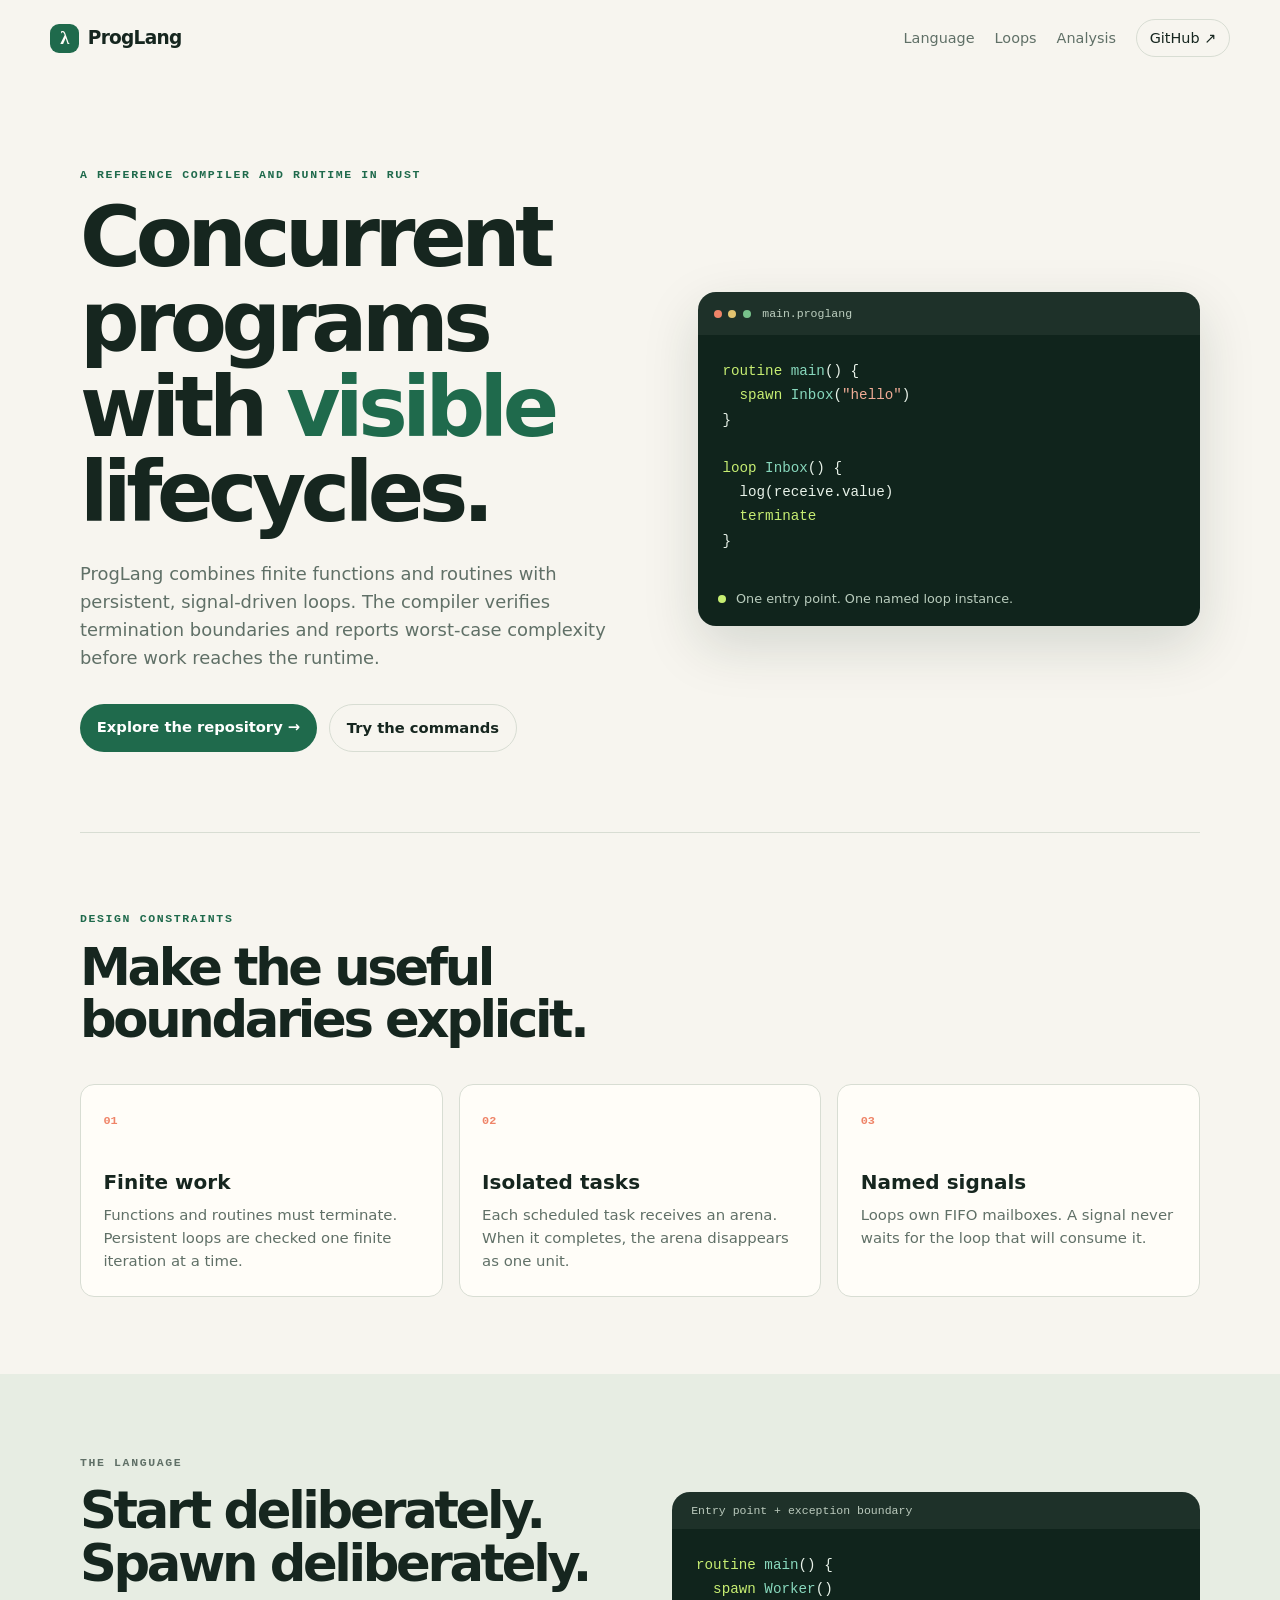
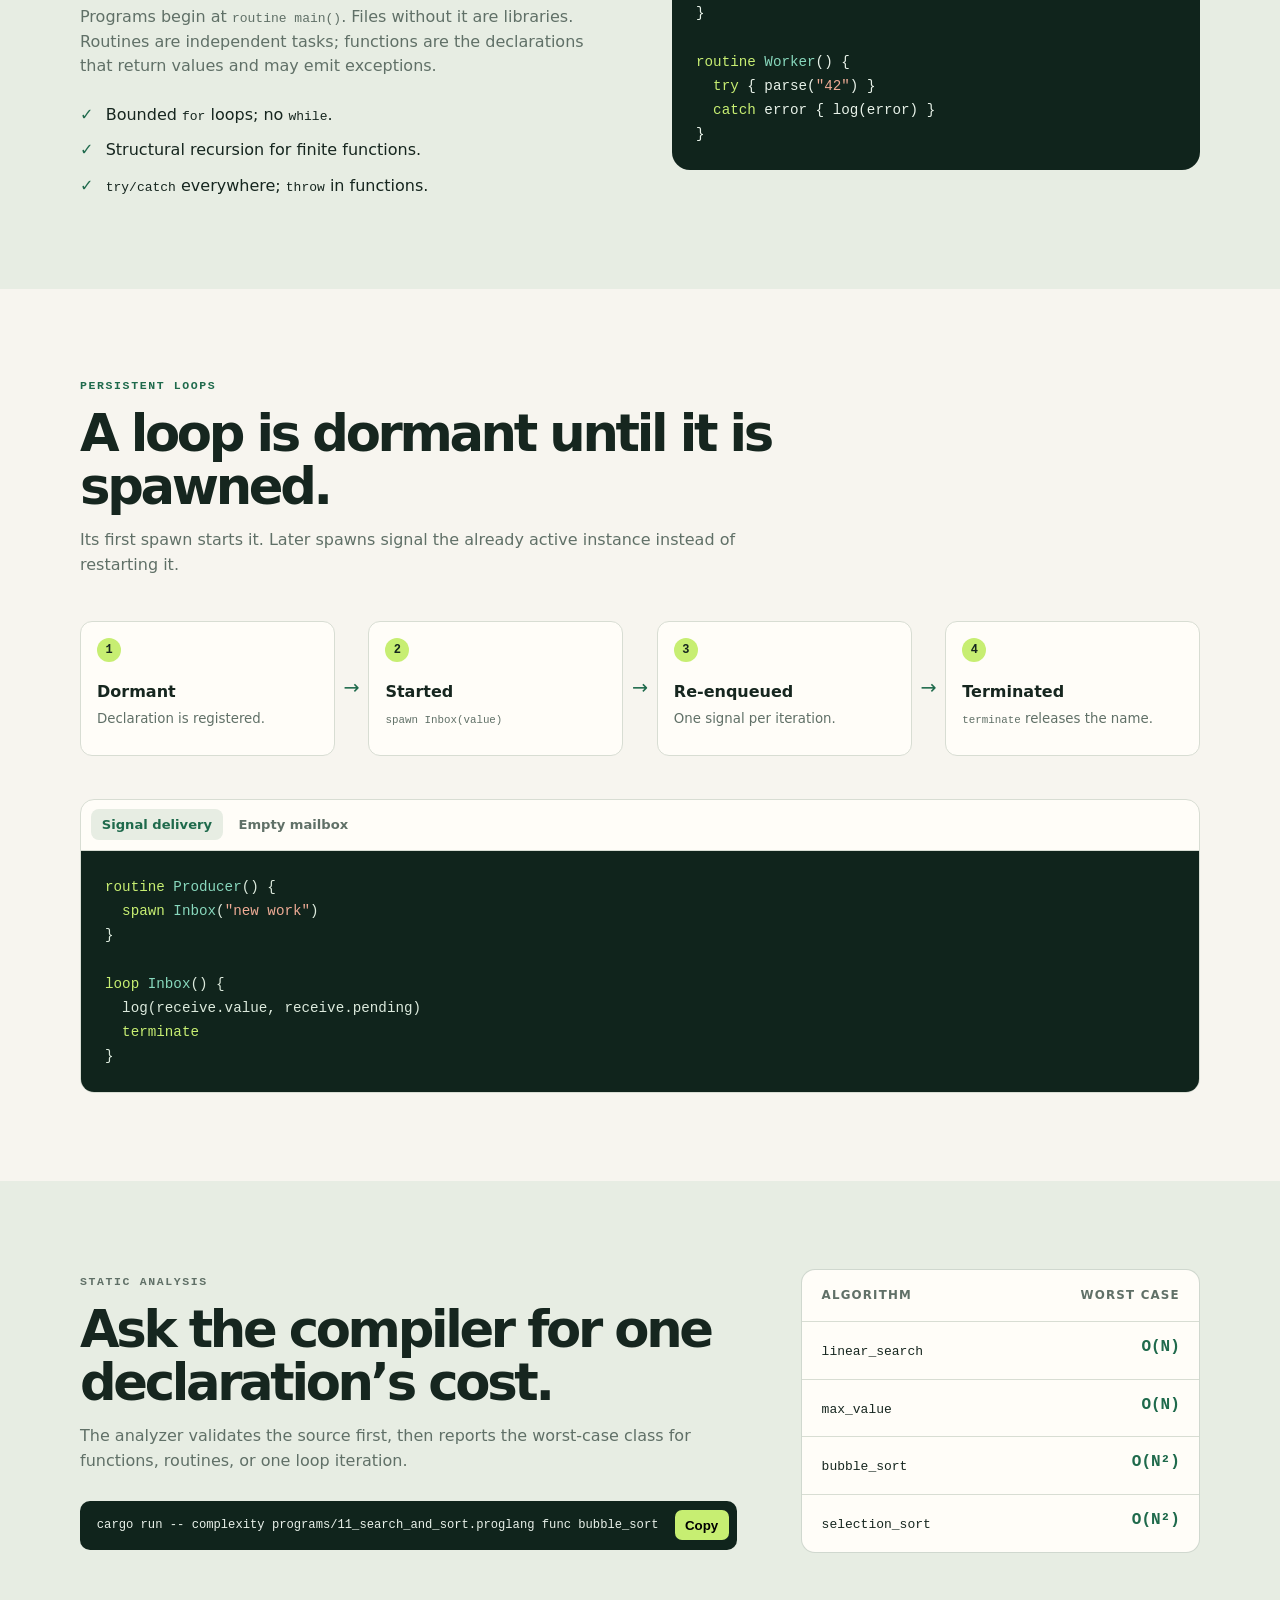
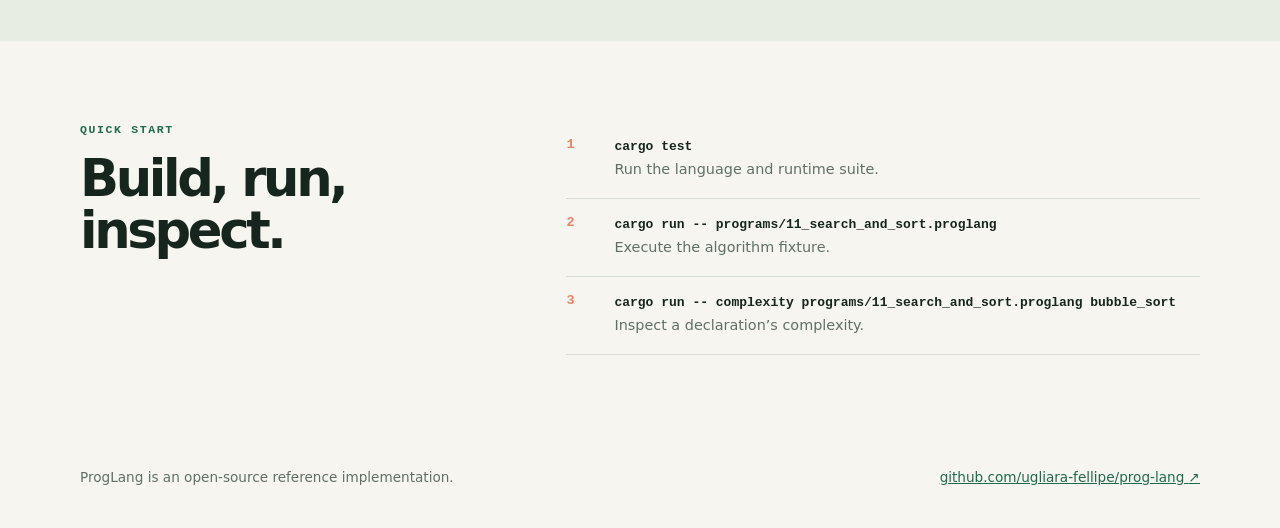
==== docs/index.html @ d1fe1b3b "docs: add GitHub Pages site and executable examples Add a dependency-free static site under docs/ wi" ====
<!doctype html>
<html lang="en">
  <head>
    <meta charset="utf-8">
    <meta name="viewport" content="width=device-width, initial-scale=1">
    <meta name="description" content="ProgLang: finite functions and routines, persistent signal-driven loops, and static complexity analysis.">
    <title>ProgLang — predictable concurrent programs</title>
    <link rel="stylesheet" href="styles.css">
  </head>
  <body>
    <a class="skip-link" href="#content">Skip to content</a>
    <header class="site-header">
      <a class="brand" href="#top" aria-label="ProgLang home">
        <span class="brand-mark" aria-hidden="true">λ</span>
        <span>ProgLang</span>
      </a>
      <nav aria-label="Primary navigation">
        <a href="#language">Language</a>
        <a href="#loops">Loops</a>
        <a href="#analysis">Analysis</a>
        <a class="github-link" href="https://github.com/ugliara-fellipe/prog-lang" target="_blank" rel="noreferrer">GitHub <span aria-hidden="true">↗</span></a>
      </nav>
    </header>

    <main id="content">
      <section id="top" class="hero section-shell">
        <div class="hero-copy">
          <p class="eyebrow">A reference compiler and runtime in Rust</p>
          <h1>Concurrent programs with <em>visible</em> lifecycles.</h1>
          <p class="lede">ProgLang combines finite functions and routines with persistent, signal-driven loops. The compiler verifies termination boundaries and reports worst-case complexity before work reaches the runtime.</p>
          <div class="hero-actions">
            <a class="button button-primary" href="https://github.com/ugliara-fellipe/prog-lang" target="_blank" rel="noreferrer">Explore the repository <span aria-hidden="true">→</span></a>
            <a class="button button-quiet" href="#quickstart">Try the commands</a>
          </div>
        </div>
        <div class="hero-panel terminal" aria-label="ProgLang program example">
          <div class="terminal-bar"><span></span><span></span><span></span><code>main.proglang</code></div>
          <pre><code><span class="code-keyword">routine</span> <span class="code-name">main</span>() {
  <span class="code-keyword">spawn</span> <span class="code-name">Inbox</span>(<span class="code-string">"hello"</span>)
}

<span class="code-keyword">loop</span> <span class="code-name">Inbox</span>() {
  log(receive.value)
  <span class="code-keyword">terminate</span>
}</code></pre>
          <p class="terminal-note"><span class="status-dot"></span> One entry point. One named loop instance.</p>
        </div>
      </section>

      <section class="principles section-shell" aria-labelledby="principles-title">
        <div class="section-heading">
          <p class="eyebrow">Design constraints</p>
          <h2 id="principles-title">Make the useful boundaries explicit.</h2>
        </div>
        <div class="principle-grid">
          <article><span class="number">01</span><h3>Finite work</h3><p>Functions and routines must terminate. Persistent loops are checked one finite iteration at a time.</p></article>
          <article><span class="number">02</span><h3>Isolated tasks</h3><p>Each scheduled task receives an arena. When it completes, the arena disappears as one unit.</p></article>
          <article><span class="number">03</span><h3>Named signals</h3><p>Loops own FIFO mailboxes. A signal never waits for the loop that will consume it.</p></article>
        </div>
      </section>

      <section id="language" class="feature-band">
        <div class="section-shell split-layout">
          <div>
            <p class="eyebrow">The language</p>
            <h2>Start deliberately. Spawn deliberately.</h2>
            <p>Programs begin at <code>routine main()</code>. Files without it are libraries. Routines are independent tasks; functions are the declarations that return values and may emit exceptions.</p>
            <ul class="check-list">
              <li><span>✓</span> Bounded <code>for</code> loops; no <code>while</code>.</li>
              <li><span>✓</span> Structural recursion for finite functions.</li>
              <li><span>✓</span> <code>try/catch</code> everywhere; <code>throw</code> in functions.</li>
            </ul>
          </div>
          <div class="code-card">
            <div class="code-card-label">Entry point + exception boundary</div>
            <pre><code><span class="code-keyword">routine</span> <span class="code-name">main</span>() {
  <span class="code-keyword">spawn</span> <span class="code-name">Worker</span>()
}

<span class="code-keyword">routine</span> <span class="code-name">Worker</span>() {
  <span class="code-keyword">try</span> { parse(<span class="code-string">"42"</span>) }
  <span class="code-keyword">catch</span> error { log(error) }
}</code></pre>
          </div>
        </div>
      </section>

      <section id="loops" class="section-shell loops-section" aria-labelledby="loops-title">
        <div class="section-heading narrow">
          <p class="eyebrow">Persistent loops</p>
          <h2 id="loops-title">A loop is dormant until it is spawned.</h2>
          <p>Its first spawn starts it. Later spawns signal the already active instance instead of restarting it.</p>
        </div>
        <div class="lifecycle" aria-label="Loop lifecycle">
          <div><span class="lifecycle-step">1</span><strong>Dormant</strong><small>Declaration is registered.</small></div>
          <span class="connector" aria-hidden="true">→</span>
          <div><span class="lifecycle-step">2</span><strong>Started</strong><small><code>spawn Inbox(value)</code></small></div>
          <span class="connector" aria-hidden="true">→</span>
          <div><span class="lifecycle-step">3</span><strong>Re-enqueued</strong><small>One signal per iteration.</small></div>
          <span class="connector" aria-hidden="true">→</span>
          <div><span class="lifecycle-step">4</span><strong>Terminated</strong><small><code>terminate</code> releases the name.</small></div>
        </div>
        <div class="example-tabs" data-tabs>
          <div class="tab-list" role="tablist" aria-label="Loop examples">
            <button type="button" role="tab" aria-selected="true" aria-controls="tab-signal" id="button-signal" data-tab="signal">Signal delivery</button>
            <button type="button" role="tab" aria-selected="false" aria-controls="tab-empty" id="button-empty" data-tab="empty">Empty mailbox</button>
          </div>
          <div id="tab-signal" role="tabpanel" aria-labelledby="button-signal" class="tab-panel is-active">
            <pre><code><span class="code-keyword">routine</span> <span class="code-name">Producer</span>() {
  <span class="code-keyword">spawn</span> <span class="code-name">Inbox</span>(<span class="code-string">"new work"</span>)
}

<span class="code-keyword">loop</span> <span class="code-name">Inbox</span>() {
  log(receive.value, receive.pending)
  <span class="code-keyword">terminate</span>
}</code></pre>
          </div>
          <div id="tab-empty" role="tabpanel" aria-labelledby="button-empty" class="tab-panel" hidden>
            <pre><code><span class="code-comment">// No argument starts the loop with no queued signal.</span>
<span class="code-keyword">spawn</span> <span class="code-name">Inbox</span>()

<span class="code-comment">// First iteration:</span>
receive.value   <span class="code-comment">// None</span>
receive.pending <span class="code-comment">// 0</span></code></pre>
          </div>
        </div>
      </section>

      <section id="analysis" class="analysis-section">
        <div class="section-shell analysis-grid">
          <div>
            <p class="eyebrow">Static analysis</p>
            <h2>Ask the compiler for one declaration’s cost.</h2>
            <p>The analyzer validates the source first, then reports the worst-case class for functions, routines, or one loop iteration.</p>
            <div class="command-box"><code id="command-text">cargo run -- complexity programs/11_search_and_sort.proglang func bubble_sort</code><button class="copy-button" type="button" data-copy="#command-text">Copy</button></div>
          </div>
          <div class="complexity-table" role="table" aria-label="Algorithm complexity examples">
            <div role="row" class="table-head"><span role="columnheader">Algorithm</span><span role="columnheader">Worst case</span></div>
            <div role="row"><span role="cell"><code>linear_search</code></span><span role="cell">O(N)</span></div>
            <div role="row"><span role="cell"><code>max_value</code></span><span role="cell">O(N)</span></div>
            <div role="row"><span role="cell"><code>bubble_sort</code></span><span role="cell">O(N²)</span></div>
            <div role="row"><span role="cell"><code>selection_sort</code></span><span role="cell">O(N²)</span></div>
          </div>
        </div>
      </section>

      <section id="quickstart" class="quickstart section-shell">
        <div><p class="eyebrow">Quick start</p><h2>Build, run, inspect.</h2></div>
        <ol>
          <li><code>cargo test</code><span>Run the language and runtime suite.</span></li>
          <li><code>cargo run -- programs/11_search_and_sort.proglang</code><span>Execute the algorithm fixture.</span></li>
          <li><code>cargo run -- complexity programs/11_search_and_sort.proglang bubble_sort</code><span>Inspect a declaration’s complexity.</span></li>
        </ol>
      </section>
    </main>

    <footer>
      <p>ProgLang is an open-source reference implementation.</p>
      <a href="https://github.com/ugliara-fellipe/prog-lang" target="_blank" rel="noreferrer">github.com/ugliara-fellipe/prog-lang <span aria-hidden="true">↗</span></a>
    </footer>
    <script src="app.js"></script>
  </body>
</html>
---- docs/styles.css ----
:root { --ink:#16261f; --muted:#607067; --paper:#f7f5ef; --surface:#fffdf8; --line:#d8ddd3; --green:#1f6a4c; --lime:#c7ee72; --coral:#ef8468; --night:#10241c; --mono:"SFMono-Regular",Consolas,"Liberation Mono",monospace; --sans:Inter,ui-sans-serif,system-ui,-apple-system,BlinkMacSystemFont,"Segoe UI",sans-serif; }
* { box-sizing:border-box; }
html { scroll-behavior:smooth; }
body { margin:0; color:var(--ink); background:var(--paper); font-family:var(--sans); line-height:1.55; }
a { color:inherit; } .skip-link { position:absolute; left:-10000px; } .skip-link:focus { left:1rem; top:1rem; z-index:10; background:white; padding:.5rem; }
.site-header { width:min(1180px,calc(100% - 2rem)); margin:0 auto; height:76px; display:flex; align-items:center; justify-content:space-between; }
.brand { display:flex; gap:.55rem; align-items:center; text-decoration:none; font-weight:800; letter-spacing:-.04em; font-size:1.16rem; }.brand-mark { display:grid; place-items:center; width:29px; height:29px; border-radius:9px; color:var(--surface); background:var(--green); font-family:Georgia,serif; }
nav { display:flex; align-items:center; gap:1.25rem; font-size:.9rem; } nav a { text-decoration:none; color:var(--muted); } nav a:hover { color:var(--green); }.github-link { border:1px solid var(--line); border-radius:999px; padding:.45rem .8rem; color:var(--ink); }
.section-shell { width:min(1120px,calc(100% - 2rem)); margin:0 auto; }.hero { display:grid; grid-template-columns:1.05fr .95fr; gap:4rem; padding:5.6rem 0 5rem; align-items:center; }.eyebrow { margin:0 0 .8rem; color:var(--green); font-family:var(--mono); font-size:.72rem; text-transform:uppercase; font-weight:800; letter-spacing:.14em; }.hero h1,.section-heading h2,.split-layout h2,.analysis-grid h2,.quickstart h2 { margin:0; letter-spacing:-.065em; line-height:1.02; }.hero h1 { max-width:650px; font-size:clamp(3rem,6.5vw,5.5rem); }.hero h1 em { color:var(--green); font-style:normal; }.lede { max-width:600px; font-size:1.12rem; color:var(--muted); margin:1.55rem 0 2rem; }.hero-actions { display:flex; flex-wrap:wrap; gap:.75rem; }.button { border-radius:999px; padding:.75rem 1.05rem; text-decoration:none; font-weight:700; font-size:.92rem; }.button-primary { background:var(--green); color:white; }.button-quiet { border:1px solid var(--line); }
.terminal,.code-card { background:var(--night); color:#e8f2e9; border-radius:18px; overflow:hidden; box-shadow:0 20px 55px rgba(18,45,33,.15); }.terminal-bar { display:flex; align-items:center; gap:.38rem; padding:.8rem 1rem; background:rgba(255,255,255,.06); color:#bdcfc0; font-size:.72rem; }.terminal-bar span { width:8px; height:8px; border-radius:50%; background:#ef8468; }.terminal-bar span:nth-child(2){background:#e2c36f}.terminal-bar span:nth-child(3){background:#78c28b}.terminal-bar code { margin-left:.35rem; } pre { white-space:pre-wrap; margin:0; padding:1.5rem; font: .89rem/1.7 var(--mono); }.terminal-note { margin:0; padding:.75rem 1.25rem 1.1rem; color:#b9ccbd; font-size:.8rem; }.status-dot { display:inline-block; width:8px; height:8px; border-radius:50%; background:var(--lime); margin-right:.35rem; }.code-keyword{color:#c7ee72}.code-name{color:#88d8bd}.code-string{color:#efab95}.code-comment{color:#8da699}
.principles { padding:4.8rem 0; border-top:1px solid var(--line); }.section-heading { max-width:650px; }.section-heading h2,.split-layout h2,.analysis-grid h2,.quickstart h2 { font-size:clamp(2rem,4vw,3.2rem); }.principle-grid { display:grid; grid-template-columns:repeat(3,1fr); gap:1rem; margin-top:2.4rem; }.principle-grid article { min-height:205px; background:var(--surface); border:1px solid var(--line); padding:1.4rem; border-radius:14px; }.number { font:700 .74rem var(--mono); color:var(--coral); }.principle-grid h3 { margin:2.2rem 0 .4rem; font-size:1.25rem; }.principle-grid p { margin:0; color:var(--muted); font-size:.93rem; }
.feature-band,.analysis-section { background:#e7ede3; }.split-layout,.analysis-grid { display:grid; grid-template-columns:1fr 1fr; gap:4rem; padding:5rem 0; align-items:center; }.split-layout p,.analysis-grid p { color:var(--muted); }.check-list { list-style:none; padding:0; margin:1.5rem 0 0; }.check-list li { margin:.65rem 0; }.check-list span { color:var(--green); font-weight:800; margin-right:.45rem; }.code-card { box-shadow:none; }.code-card-label { padding:.75rem 1.2rem; background:rgba(255,255,255,.06); color:#bbcabd; font: .72rem var(--mono); }
.loops-section { padding:5.5rem 0; }.narrow { max-width:720px; }.section-heading p:not(.eyebrow) { color:var(--muted); }.lifecycle { margin:2.7rem 0; display:grid; grid-template-columns:1fr auto 1fr auto 1fr auto 1fr; gap:.55rem; align-items:center; }.lifecycle>div { background:var(--surface); border:1px solid var(--line); min-height:135px; border-radius:12px; padding:1rem; }.lifecycle-step { display:block; width:24px; height:24px; border-radius:50%; text-align:center; background:var(--lime); font:700 .75rem/24px var(--mono); }.lifecycle strong { display:block; margin-top:1.15rem; }.lifecycle small { display:block; color:var(--muted); margin-top:.25rem; }.connector { color:var(--green); font-size:1.2rem; }.example-tabs { border:1px solid var(--line); border-radius:14px; overflow:hidden; background:var(--surface); }.tab-list { display:flex; gap:.25rem; border-bottom:1px solid var(--line); padding:.6rem; }.tab-list button { border:0; background:transparent; padding:.5rem .7rem; color:var(--muted); border-radius:8px; cursor:pointer; font:600 .82rem var(--sans); }.tab-list button[aria-selected="true"] { background:#e7ede3; color:var(--green); }.tab-panel pre { color:#dceadd; background:var(--night); }
.analysis-grid { padding:5.5rem 0; }.command-box { display:flex; margin-top:1.7rem; background:var(--night); color:#e9f1ea; padding:.55rem; border-radius:10px; align-items:center; gap:.5rem; }.command-box code { overflow:auto; padding:.4rem .5rem; white-space:nowrap; font-size:.76rem; }.copy-button { margin-left:auto; background:var(--lime); border:0; border-radius:7px; padding:.45rem .65rem; cursor:pointer; font-weight:800; }.complexity-table { border:1px solid rgba(21,64,43,.2); background:var(--surface); border-radius:14px; overflow:hidden; }.complexity-table [role="row"] { display:grid; grid-template-columns:1fr auto; gap:1rem; padding:1rem 1.2rem; border-bottom:1px solid var(--line); }.complexity-table [role="row"]:last-child { border:0; }.table-head { color:var(--muted); font-size:.74rem; text-transform:uppercase; letter-spacing:.1em; font-weight:800; }.complexity-table [role="cell"]:last-child { color:var(--green); font:800 1rem var(--mono); }
.quickstart { padding:5rem 0; display:grid; grid-template-columns:.8fr 1.2fr; gap:4rem; }.quickstart ol { margin:0; padding:0; list-style:none; counter-reset:steps; }.quickstart li { counter-increment:steps; padding:1rem 0 1rem 3rem; border-bottom:1px solid var(--line); position:relative; }.quickstart li::before { content:counter(steps); position:absolute; left:0; top:1rem; color:var(--coral); font:800 .85rem var(--mono); }.quickstart li code { display:block; font-weight:700; }.quickstart li span { color:var(--muted); font-size:.9rem; } footer { display:flex; justify-content:space-between; gap:1rem; width:min(1120px,calc(100% - 2rem)); margin:0 auto; padding:2rem 0; color:var(--muted); font-size:.85rem; } footer p { margin:0; } footer a { color:var(--green); }
@media (max-width:780px) { nav a:not(.github-link){display:none}.hero,.split-layout,.analysis-grid,.quickstart{grid-template-columns:1fr;gap:2rem}.hero{padding:3.5rem 0}.principle-grid{grid-template-columns:1fr}.lifecycle{grid-template-columns:1fr;gap:.5rem}.connector{transform:rotate(90deg);justify-self:center}.lifecycle>div{min-height:0}.analysis-grid{padding:3.8rem 0}.quickstart{padding:3.8rem 0}footer{flex-direction:column}.command-box{align-items:stretch;flex-direction:column}.copy-button{margin-left:0}.terminal pre,.code-card pre,.tab-panel pre{font-size:.78rem;padding:1.15rem} }
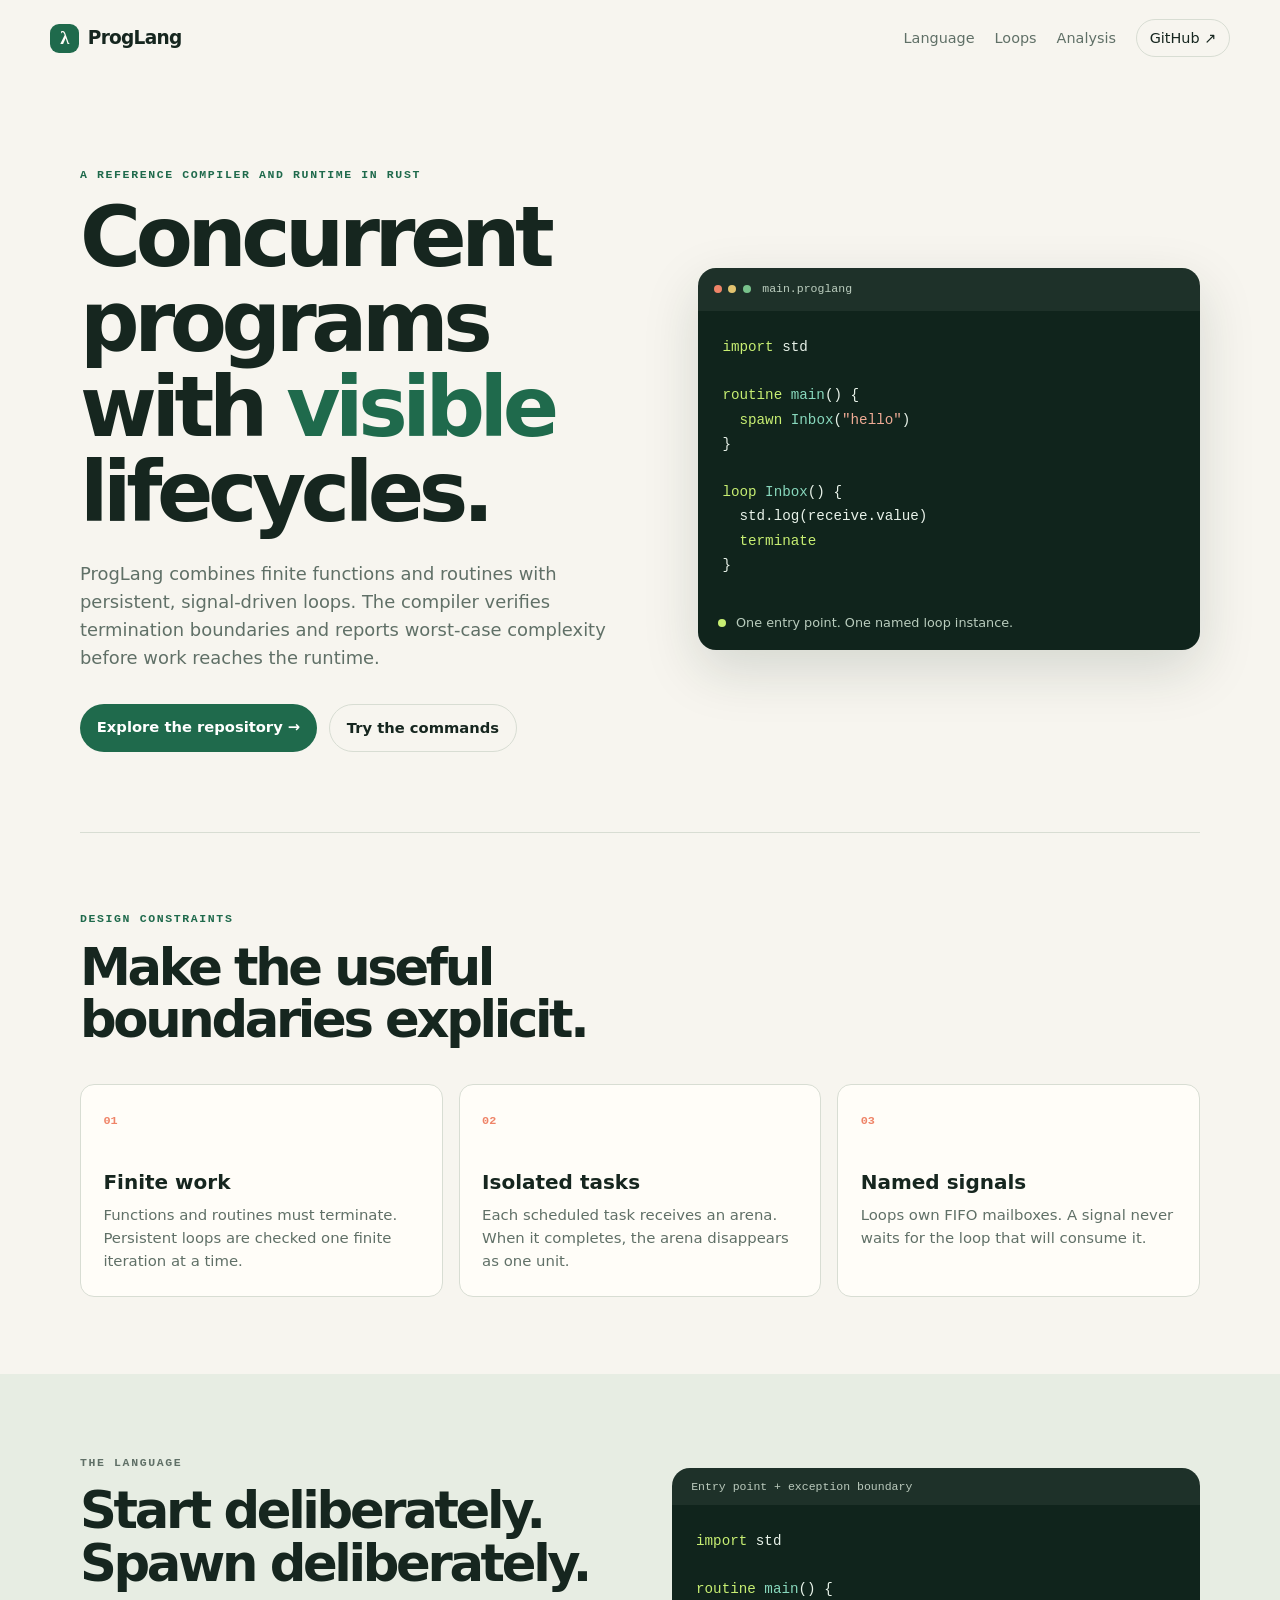
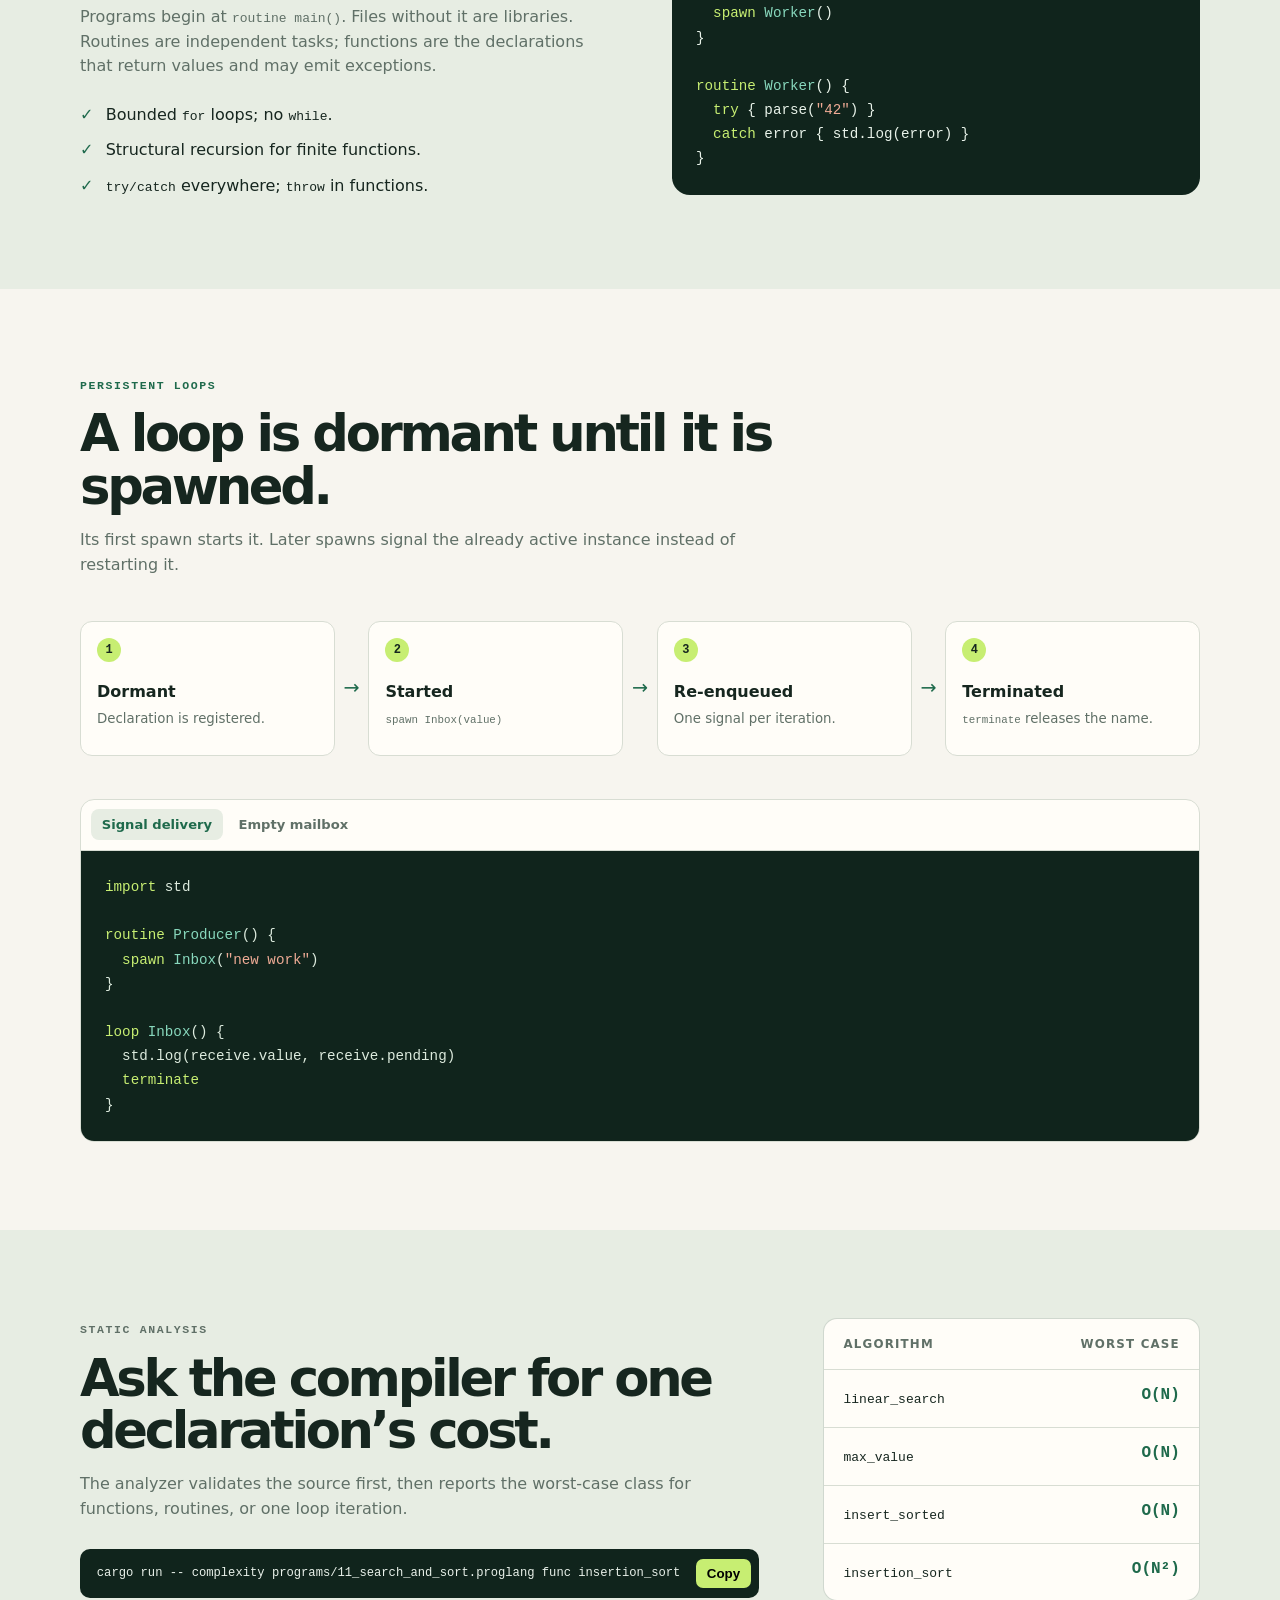
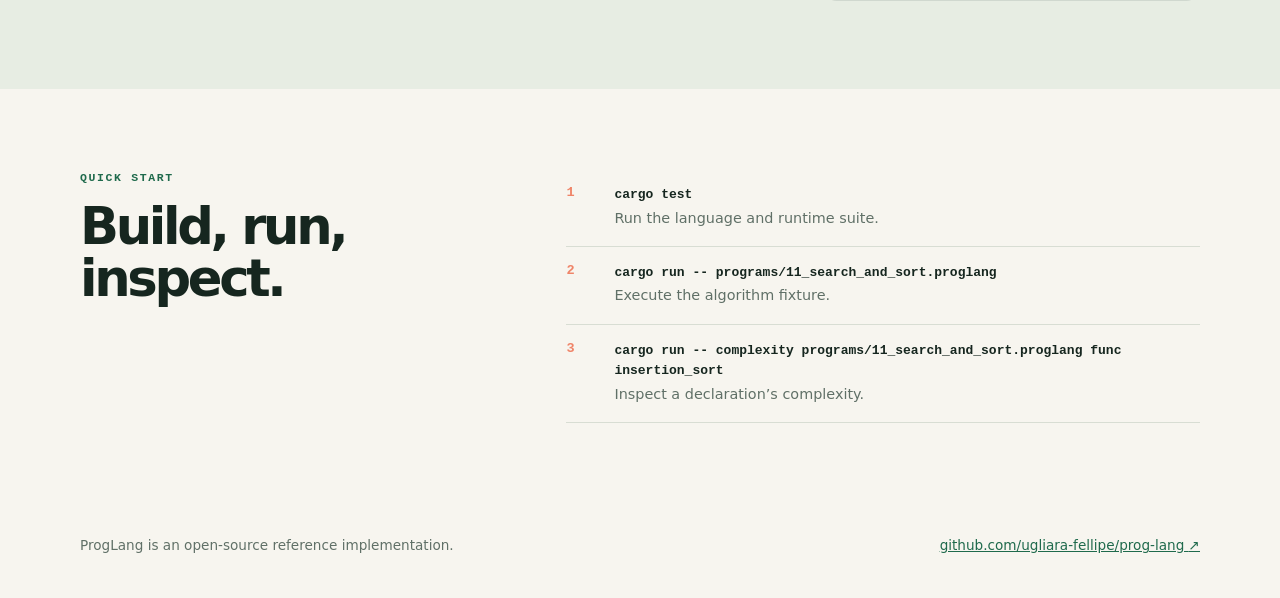
==== commit 2cdce710: "feat: add explicit terminating standard library Execute user-defined ProgLang functions through the " ====
--- a/docs/index.html
+++ b/docs/index.html
@@ -35,12 +35,14 @@
         </div>
         <div class="hero-panel terminal" aria-label="ProgLang program example">
           <div class="terminal-bar"><span></span><span></span><span></span><code>main.proglang</code></div>
-          <pre><code><span class="code-keyword">routine</span> <span class="code-name">main</span>() {
+          <pre><code><span class="code-keyword">import</span> std
+
+<span class="code-keyword">routine</span> <span class="code-name">main</span>() {
   <span class="code-keyword">spawn</span> <span class="code-name">Inbox</span>(<span class="code-string">"hello"</span>)
 }
 
 <span class="code-keyword">loop</span> <span class="code-name">Inbox</span>() {
-  log(receive.value)
+  std.log(receive.value)
   <span class="code-keyword">terminate</span>
 }</code></pre>
           <p class="terminal-note"><span class="status-dot"></span> One entry point. One named loop instance.</p>
@@ -73,13 +75,15 @@
           </div>
           <div class="code-card">
             <div class="code-card-label">Entry point + exception boundary</div>
-            <pre><code><span class="code-keyword">routine</span> <span class="code-name">main</span>() {
+            <pre><code><span class="code-keyword">import</span> std
+
+<span class="code-keyword">routine</span> <span class="code-name">main</span>() {
   <span class="code-keyword">spawn</span> <span class="code-name">Worker</span>()
 }
 
 <span class="code-keyword">routine</span> <span class="code-name">Worker</span>() {
   <span class="code-keyword">try</span> { parse(<span class="code-string">"42"</span>) }
-  <span class="code-keyword">catch</span> error { log(error) }
+  <span class="code-keyword">catch</span> error { std.log(error) }
 }</code></pre>
           </div>
         </div>
@@ -106,12 +110,14 @@
             <button type="button" role="tab" aria-selected="false" aria-controls="tab-empty" id="button-empty" data-tab="empty">Empty mailbox</button>
           </div>
           <div id="tab-signal" role="tabpanel" aria-labelledby="button-signal" class="tab-panel is-active">
-            <pre><code><span class="code-keyword">routine</span> <span class="code-name">Producer</span>() {
+            <pre><code><span class="code-keyword">import</span> std
+
+<span class="code-keyword">routine</span> <span class="code-name">Producer</span>() {
   <span class="code-keyword">spawn</span> <span class="code-name">Inbox</span>(<span class="code-string">"new work"</span>)
 }
 
 <span class="code-keyword">loop</span> <span class="code-name">Inbox</span>() {
-  log(receive.value, receive.pending)
+  std.log(receive.value, receive.pending)
   <span class="code-keyword">terminate</span>
 }</code></pre>
           </div>
@@ -132,14 +138,14 @@
             <p class="eyebrow">Static analysis</p>
             <h2>Ask the compiler for one declaration’s cost.</h2>
             <p>The analyzer validates the source first, then reports the worst-case class for functions, routines, or one loop iteration.</p>
-            <div class="command-box"><code id="command-text">cargo run -- complexity programs/11_search_and_sort.proglang func bubble_sort</code><button class="copy-button" type="button" data-copy="#command-text">Copy</button></div>
+            <div class="command-box"><code id="command-text">cargo run -- complexity programs/11_search_and_sort.proglang func insertion_sort</code><button class="copy-button" type="button" data-copy="#command-text">Copy</button></div>
           </div>
           <div class="complexity-table" role="table" aria-label="Algorithm complexity examples">
             <div role="row" class="table-head"><span role="columnheader">Algorithm</span><span role="columnheader">Worst case</span></div>
             <div role="row"><span role="cell"><code>linear_search</code></span><span role="cell">O(N)</span></div>
             <div role="row"><span role="cell"><code>max_value</code></span><span role="cell">O(N)</span></div>
-            <div role="row"><span role="cell"><code>bubble_sort</code></span><span role="cell">O(N²)</span></div>
-            <div role="row"><span role="cell"><code>selection_sort</code></span><span role="cell">O(N²)</span></div>
+            <div role="row"><span role="cell"><code>insert_sorted</code></span><span role="cell">O(N)</span></div>
+            <div role="row"><span role="cell"><code>insertion_sort</code></span><span role="cell">O(N²)</span></div>
           </div>
         </div>
       </section>
@@ -149,7 +155,7 @@
         <ol>
           <li><code>cargo test</code><span>Run the language and runtime suite.</span></li>
           <li><code>cargo run -- programs/11_search_and_sort.proglang</code><span>Execute the algorithm fixture.</span></li>
-          <li><code>cargo run -- complexity programs/11_search_and_sort.proglang bubble_sort</code><span>Inspect a declaration’s complexity.</span></li>
+          <li><code>cargo run -- complexity programs/11_search_and_sort.proglang func insertion_sort</code><span>Inspect a declaration’s complexity.</span></li>
         </ol>
       </section>
     </main>
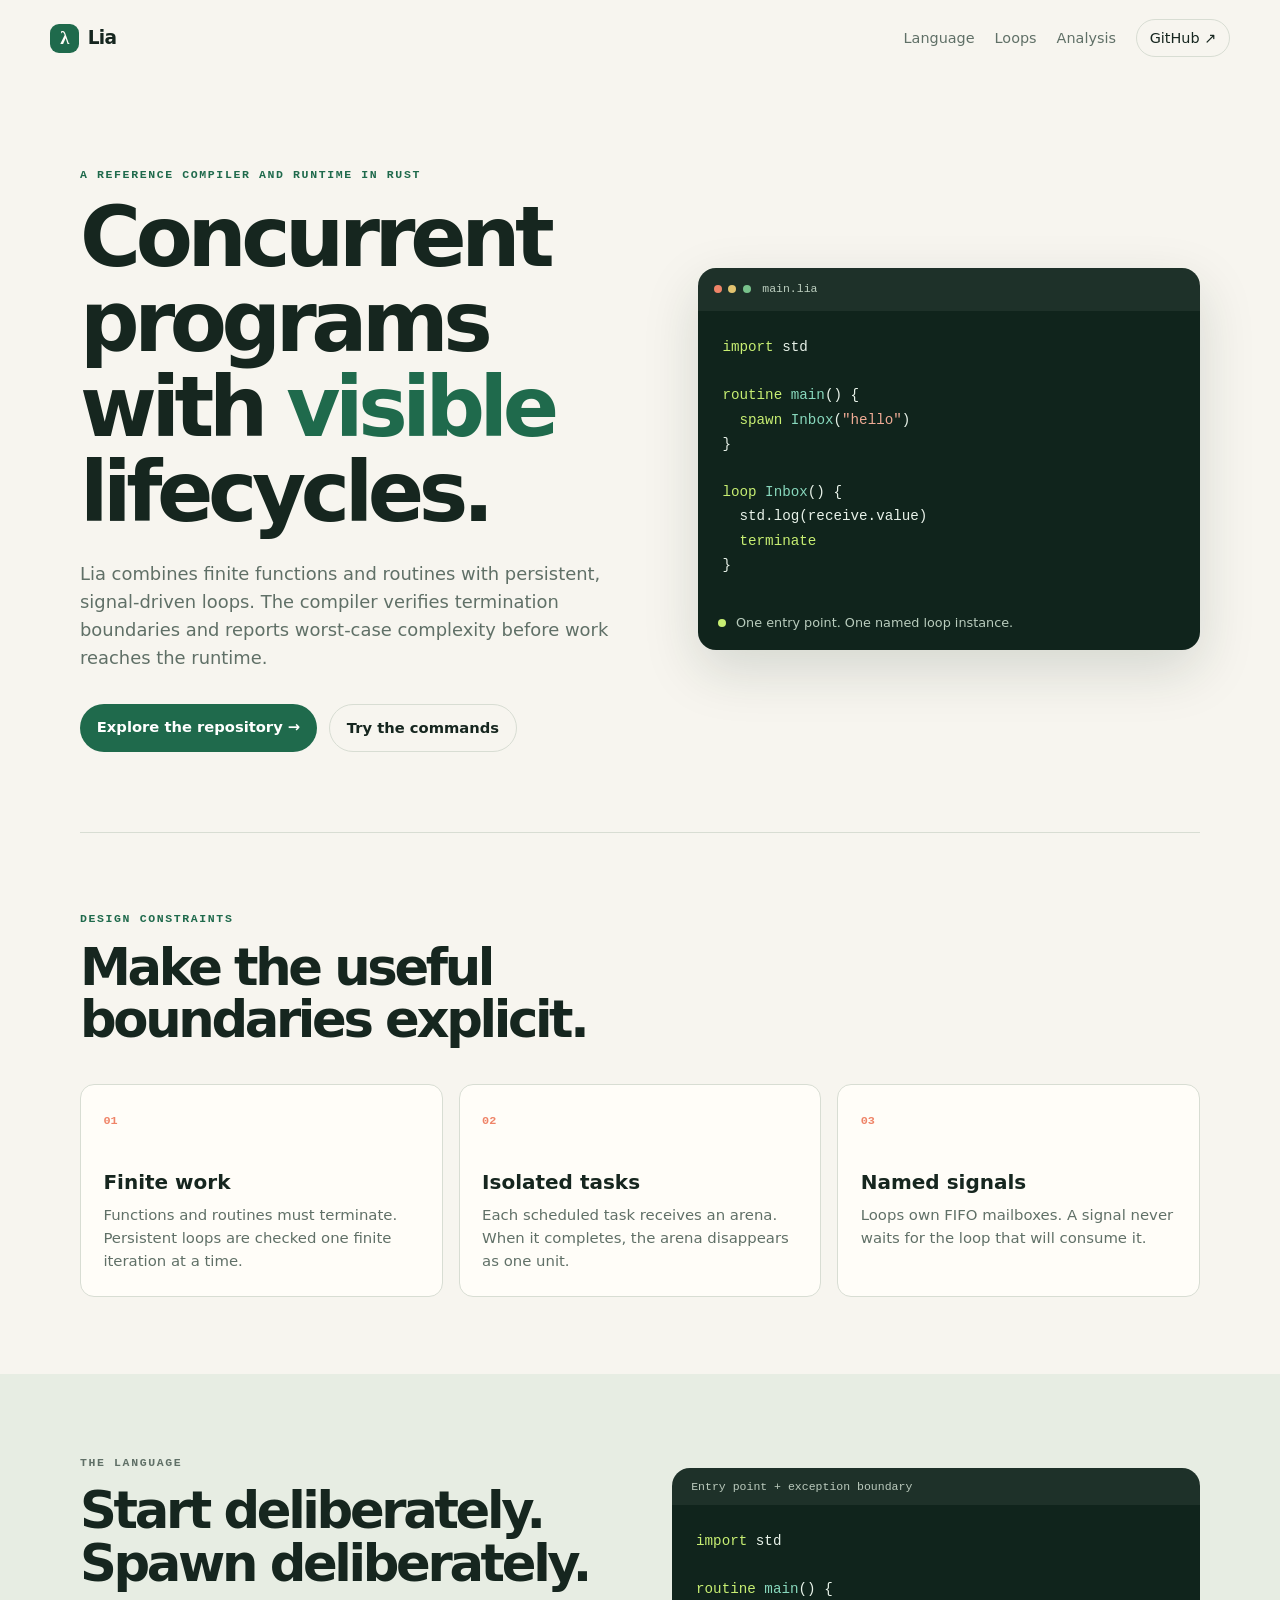
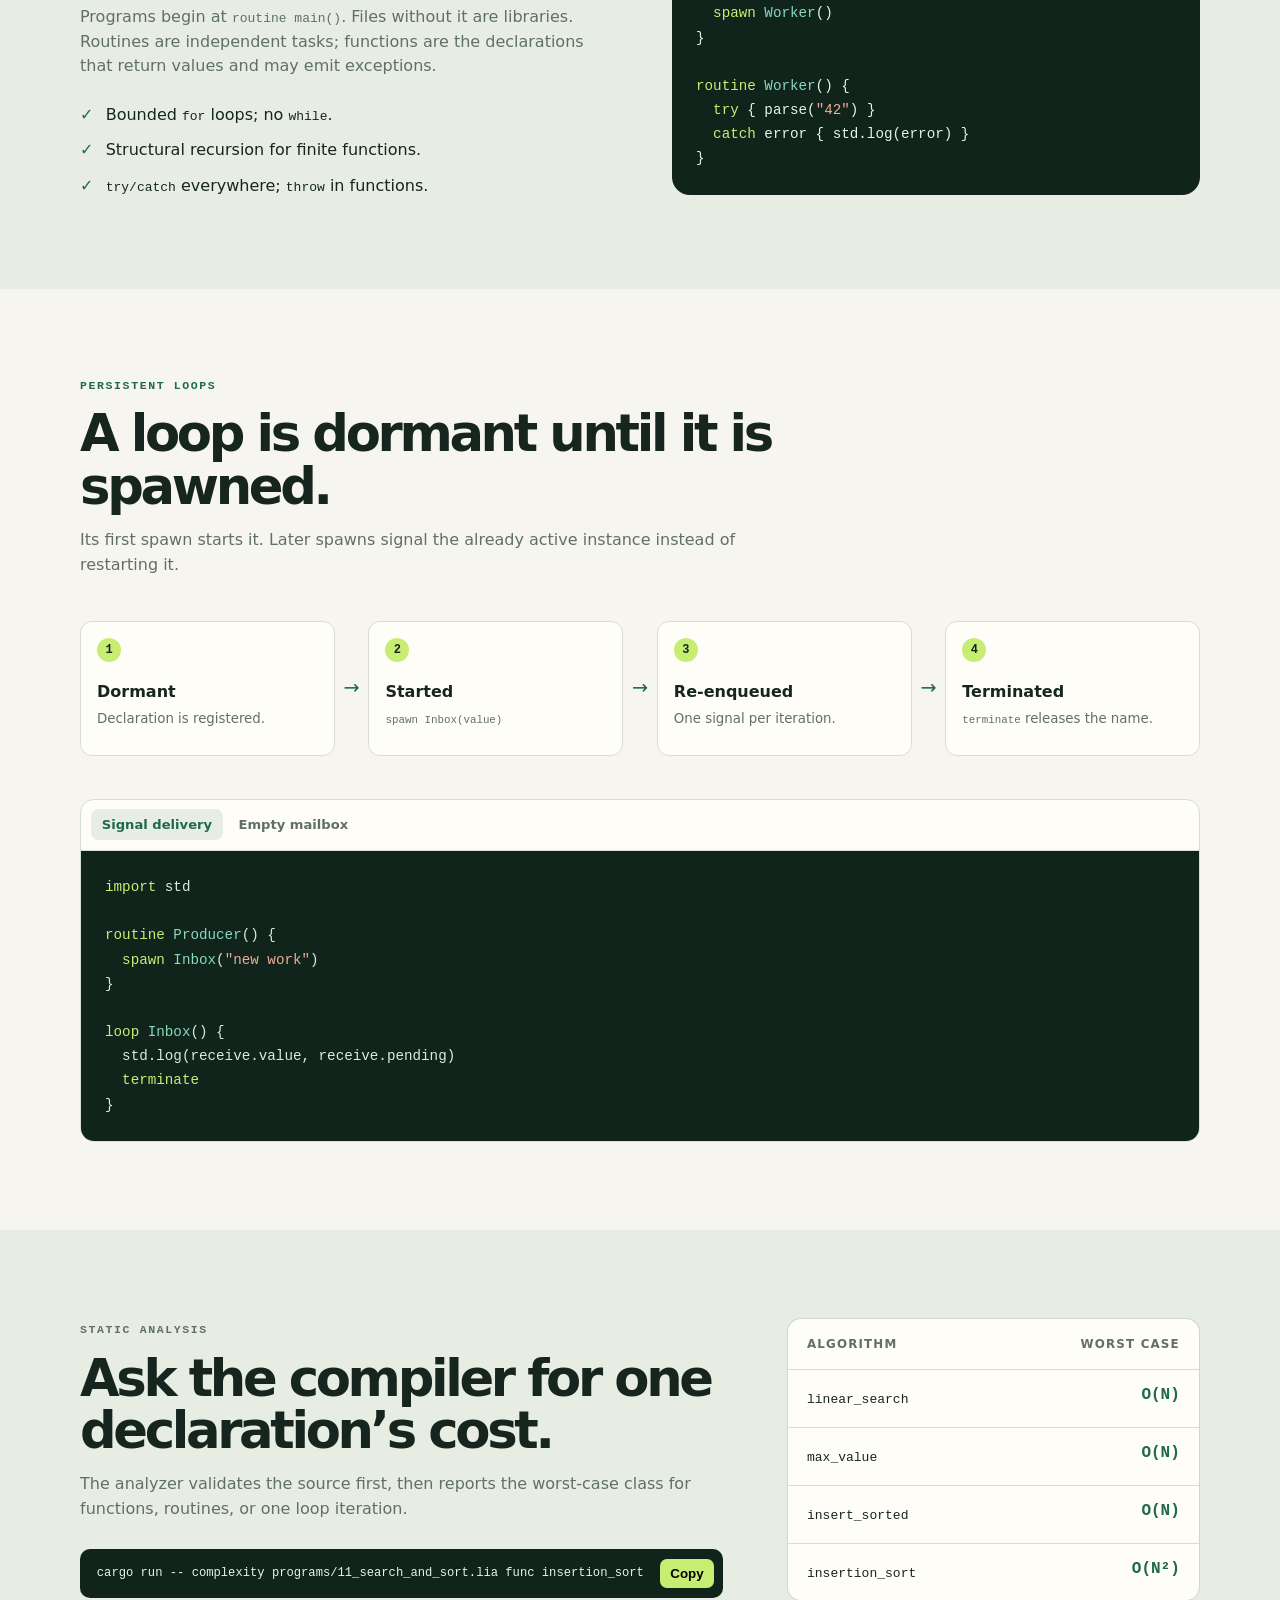
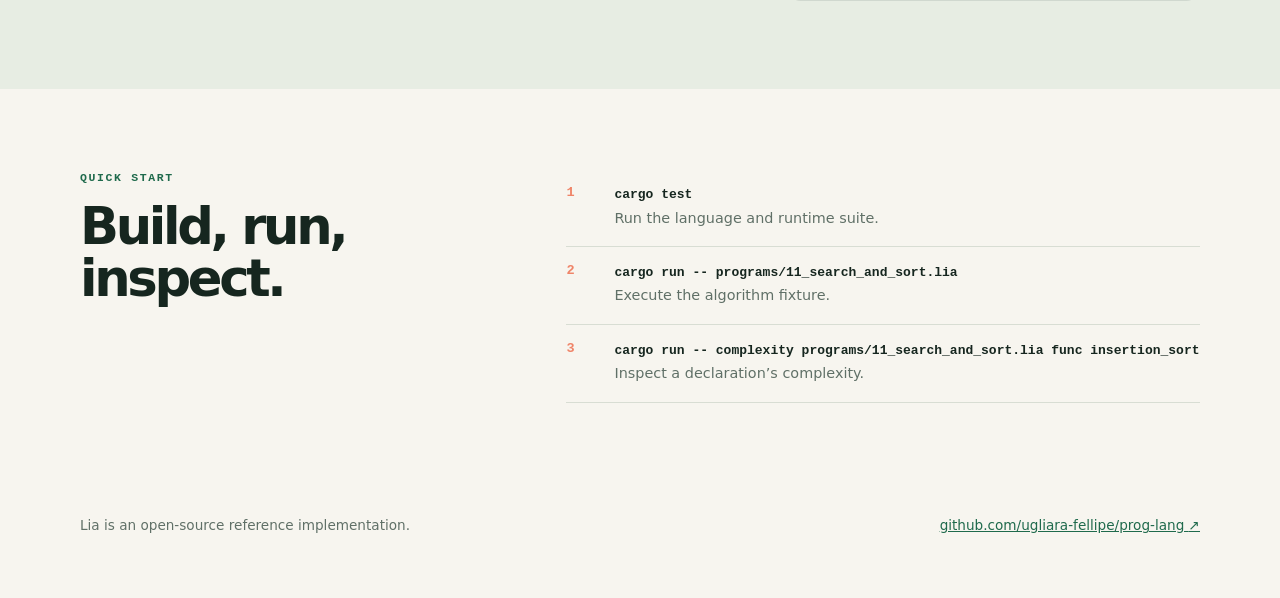
==== commit 9509c666: "feat: rename ProgLang to Lia Rename the Cargo package and CLI to lia, migrate source and artifact ex" ====
--- a/docs/index.html
+++ b/docs/index.html
@@ -3,16 +3,16 @@
   <head>
     <meta charset="utf-8">
     <meta name="viewport" content="width=device-width, initial-scale=1">
-    <meta name="description" content="ProgLang: finite functions and routines, persistent signal-driven loops, and static complexity analysis.">
-    <title>ProgLang — predictable concurrent programs</title>
+    <meta name="description" content="Lia: finite functions and routines, persistent signal-driven loops, and static complexity analysis.">
+    <title>Lia — predictable concurrent programs</title>
     <link rel="stylesheet" href="styles.css">
   </head>
   <body>
     <a class="skip-link" href="#content">Skip to content</a>
     <header class="site-header">
-      <a class="brand" href="#top" aria-label="ProgLang home">
+      <a class="brand" href="#top" aria-label="Lia home">
         <span class="brand-mark" aria-hidden="true">λ</span>
-        <span>ProgLang</span>
+        <span>Lia</span>
       </a>
       <nav aria-label="Primary navigation">
         <a href="#language">Language</a>
@@ -27,14 +27,14 @@
         <div class="hero-copy">
           <p class="eyebrow">A reference compiler and runtime in Rust</p>
           <h1>Concurrent programs with <em>visible</em> lifecycles.</h1>
-          <p class="lede">ProgLang combines finite functions and routines with persistent, signal-driven loops. The compiler verifies termination boundaries and reports worst-case complexity before work reaches the runtime.</p>
+          <p class="lede">Lia combines finite functions and routines with persistent, signal-driven loops. The compiler verifies termination boundaries and reports worst-case complexity before work reaches the runtime.</p>
           <div class="hero-actions">
             <a class="button button-primary" href="https://github.com/ugliara-fellipe/prog-lang" target="_blank" rel="noreferrer">Explore the repository <span aria-hidden="true">→</span></a>
             <a class="button button-quiet" href="#quickstart">Try the commands</a>
           </div>
         </div>
-        <div class="hero-panel terminal" aria-label="ProgLang program example">
-          <div class="terminal-bar"><span></span><span></span><span></span><code>main.proglang</code></div>
+        <div class="hero-panel terminal" aria-label="Lia program example">
+          <div class="terminal-bar"><span></span><span></span><span></span><code>main.lia</code></div>
           <pre><code><span class="code-keyword">import</span> std
 
 <span class="code-keyword">routine</span> <span class="code-name">main</span>() {
@@ -138,7 +138,7 @@
             <p class="eyebrow">Static analysis</p>
             <h2>Ask the compiler for one declaration’s cost.</h2>
             <p>The analyzer validates the source first, then reports the worst-case class for functions, routines, or one loop iteration.</p>
-            <div class="command-box"><code id="command-text">cargo run -- complexity programs/11_search_and_sort.proglang func insertion_sort</code><button class="copy-button" type="button" data-copy="#command-text">Copy</button></div>
+            <div class="command-box"><code id="command-text">cargo run -- complexity programs/11_search_and_sort.lia func insertion_sort</code><button class="copy-button" type="button" data-copy="#command-text">Copy</button></div>
           </div>
           <div class="complexity-table" role="table" aria-label="Algorithm complexity examples">
             <div role="row" class="table-head"><span role="columnheader">Algorithm</span><span role="columnheader">Worst case</span></div>
@@ -154,14 +154,14 @@
         <div><p class="eyebrow">Quick start</p><h2>Build, run, inspect.</h2></div>
         <ol>
           <li><code>cargo test</code><span>Run the language and runtime suite.</span></li>
-          <li><code>cargo run -- programs/11_search_and_sort.proglang</code><span>Execute the algorithm fixture.</span></li>
-          <li><code>cargo run -- complexity programs/11_search_and_sort.proglang func insertion_sort</code><span>Inspect a declaration’s complexity.</span></li>
+          <li><code>cargo run -- programs/11_search_and_sort.lia</code><span>Execute the algorithm fixture.</span></li>
+          <li><code>cargo run -- complexity programs/11_search_and_sort.lia func insertion_sort</code><span>Inspect a declaration’s complexity.</span></li>
         </ol>
       </section>
     </main>
 
     <footer>
-      <p>ProgLang is an open-source reference implementation.</p>
+      <p>Lia is an open-source reference implementation.</p>
       <a href="https://github.com/ugliara-fellipe/prog-lang" target="_blank" rel="noreferrer">github.com/ugliara-fellipe/prog-lang <span aria-hidden="true">↗</span></a>
     </footer>
     <script src="app.js"></script>
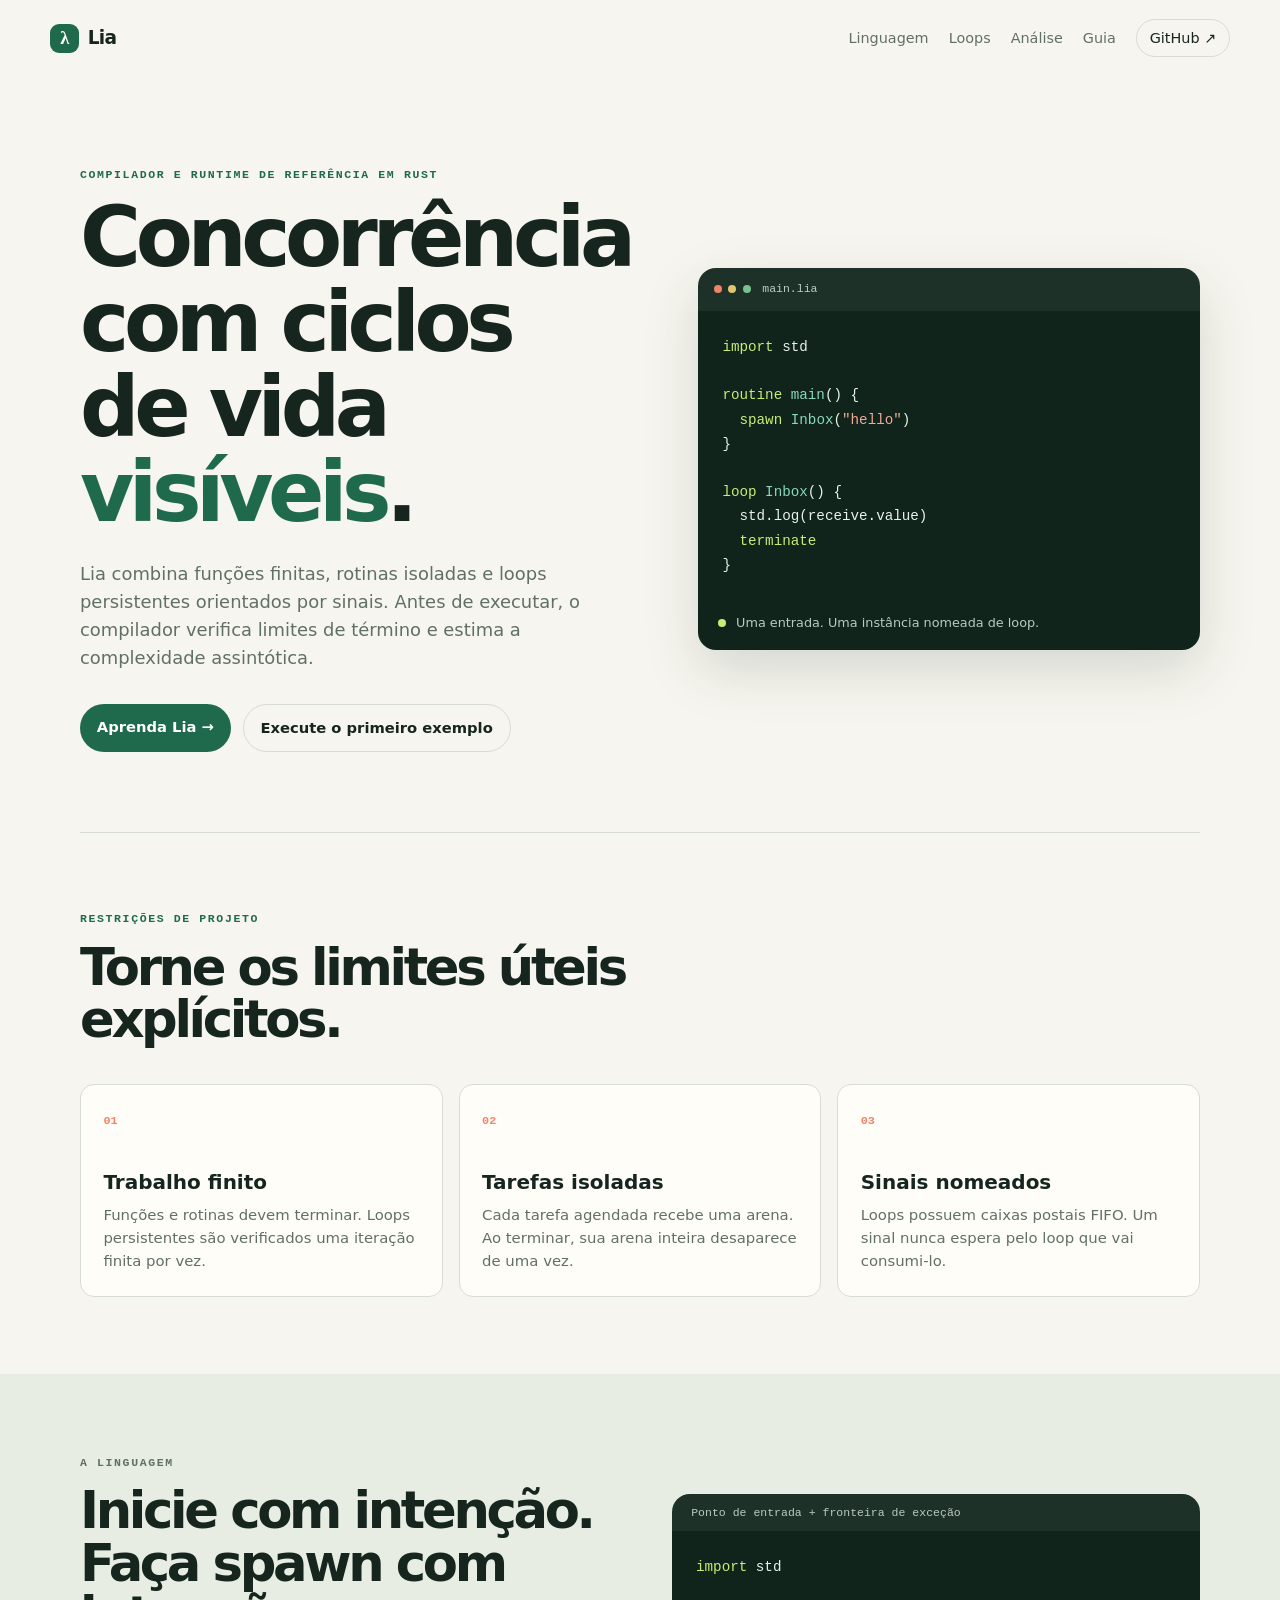
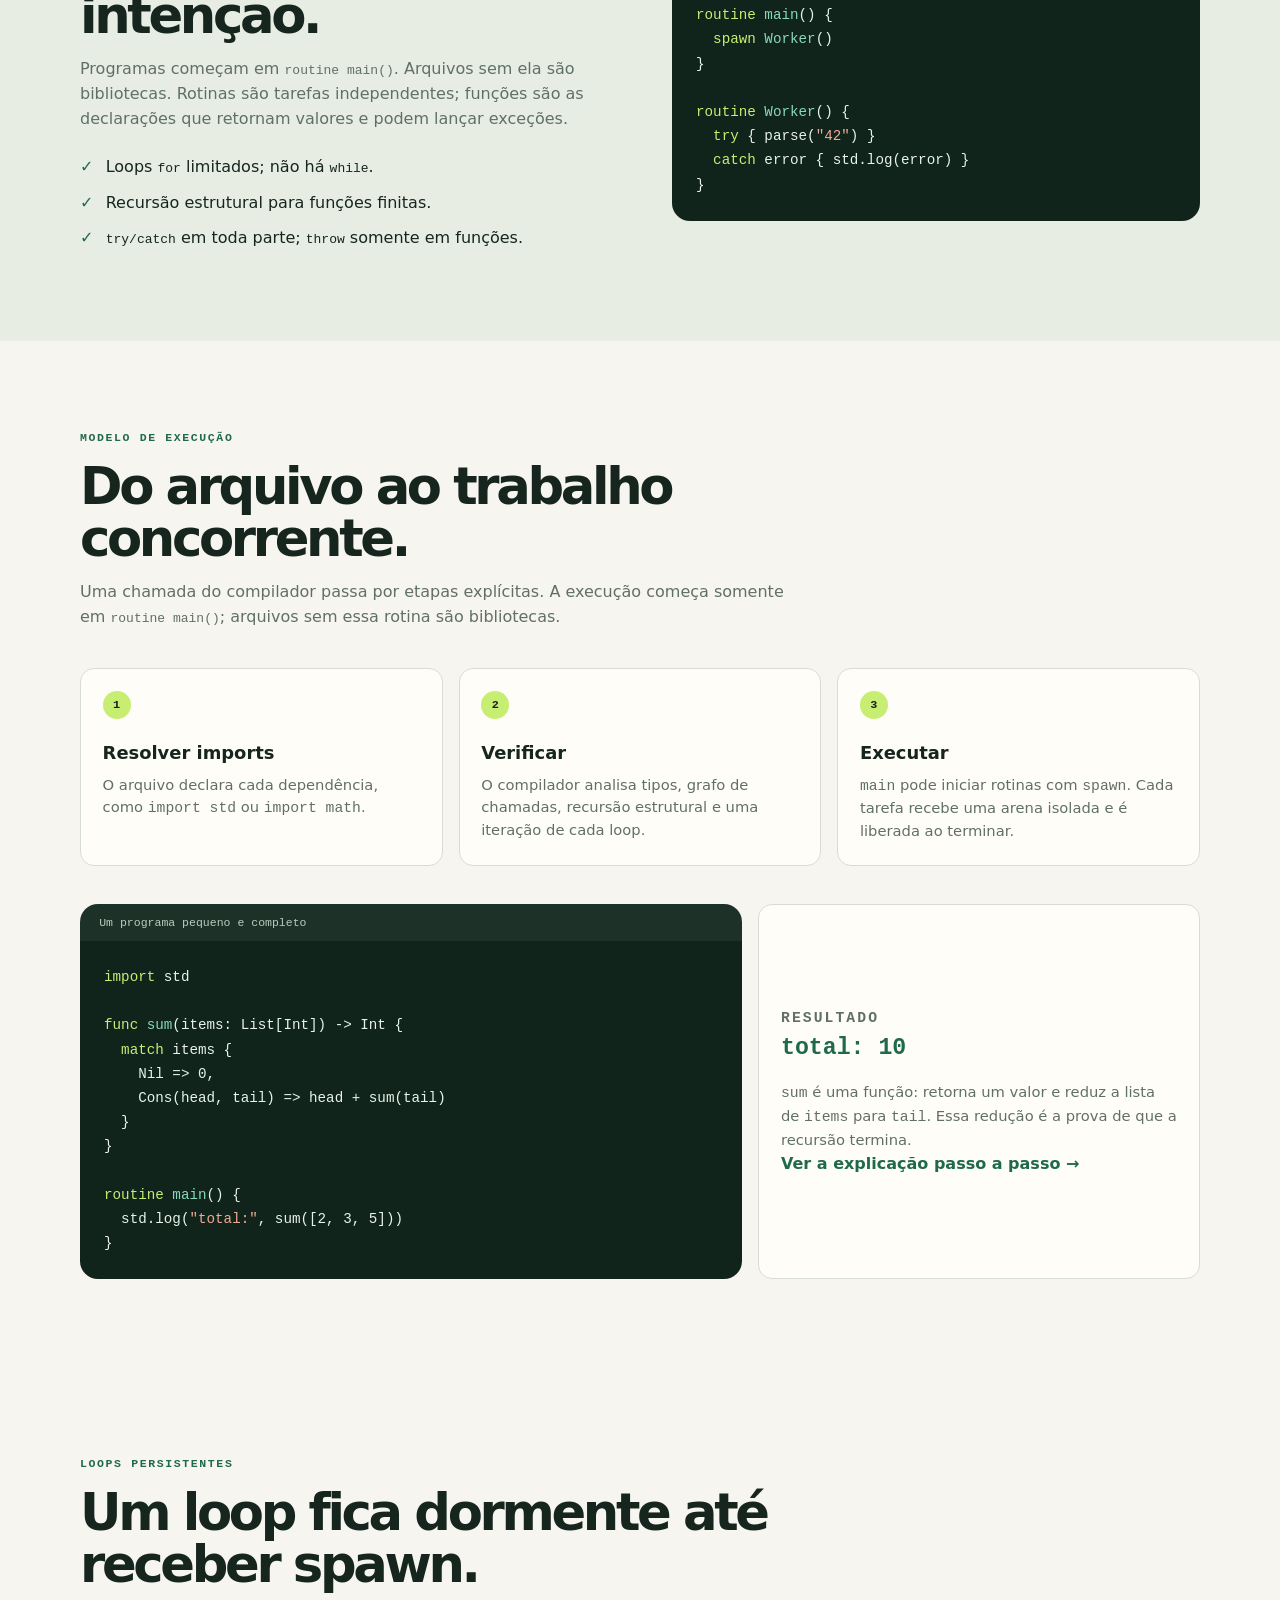
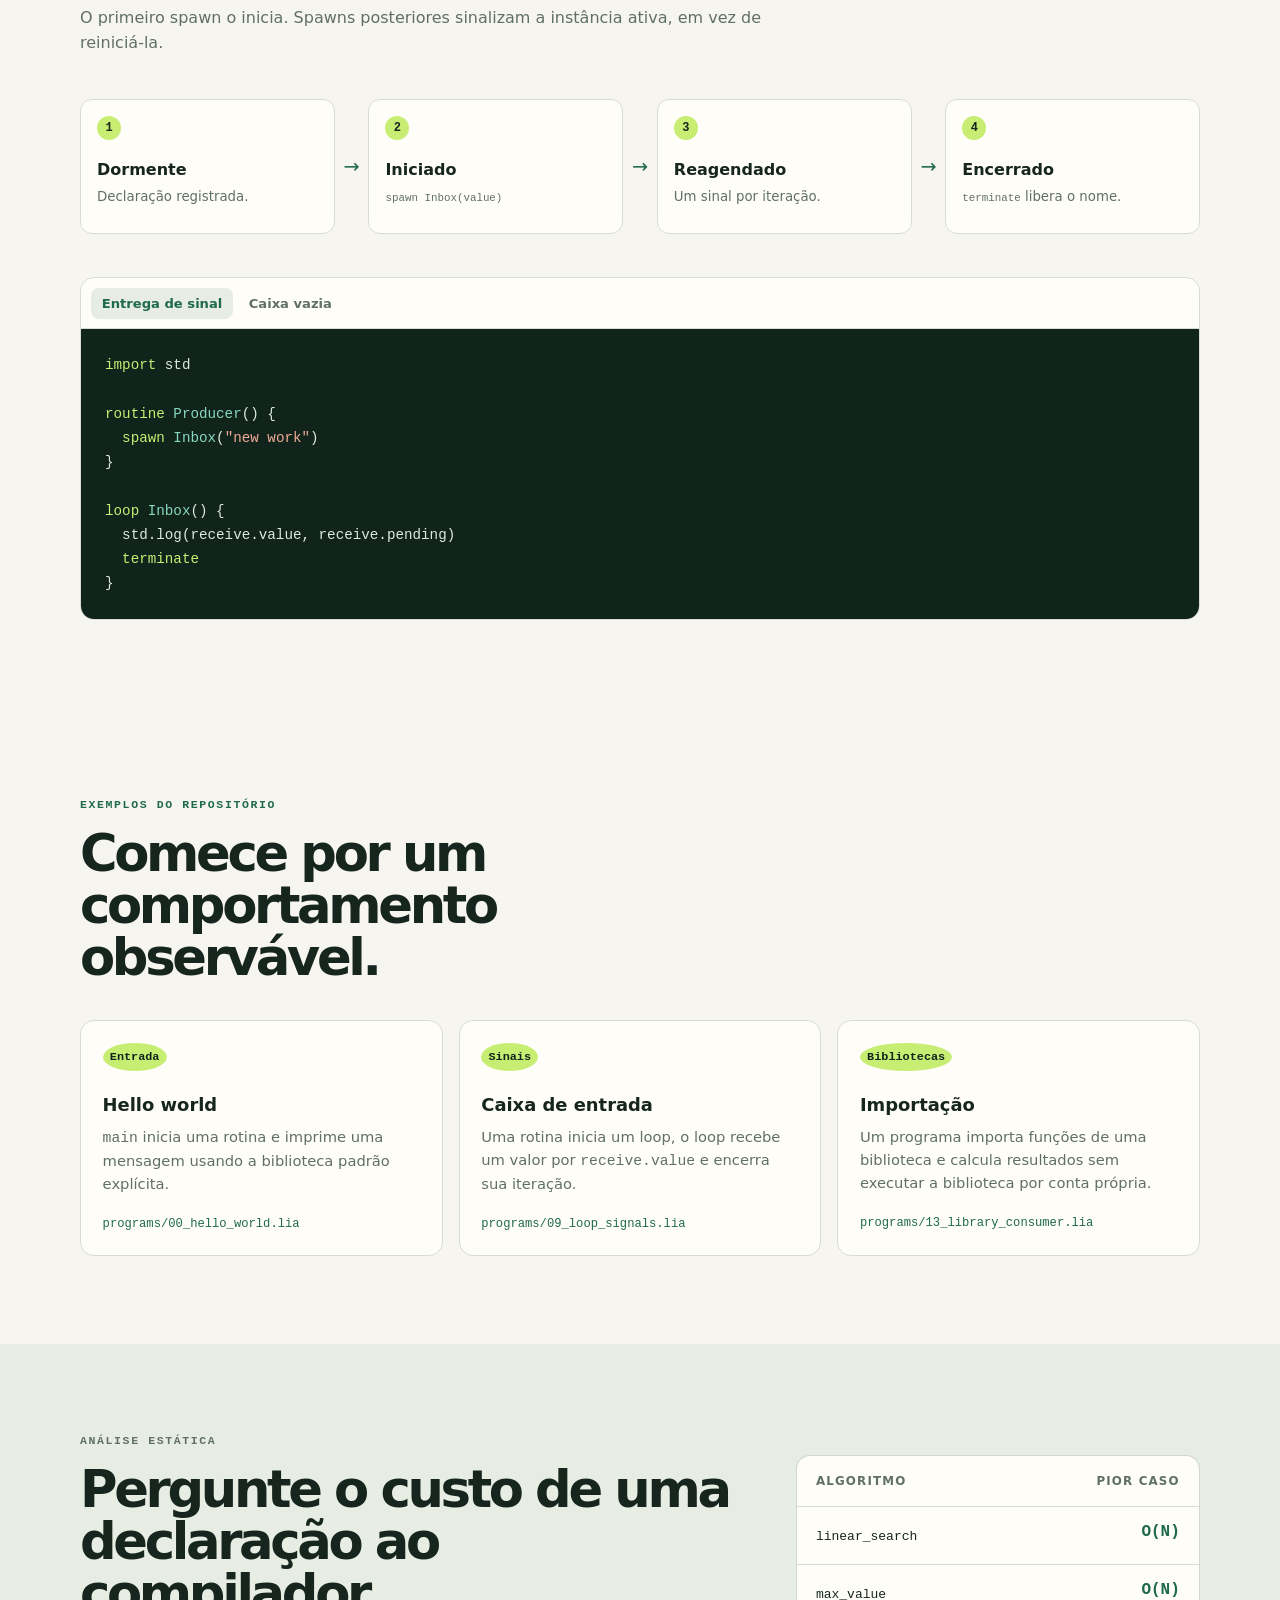
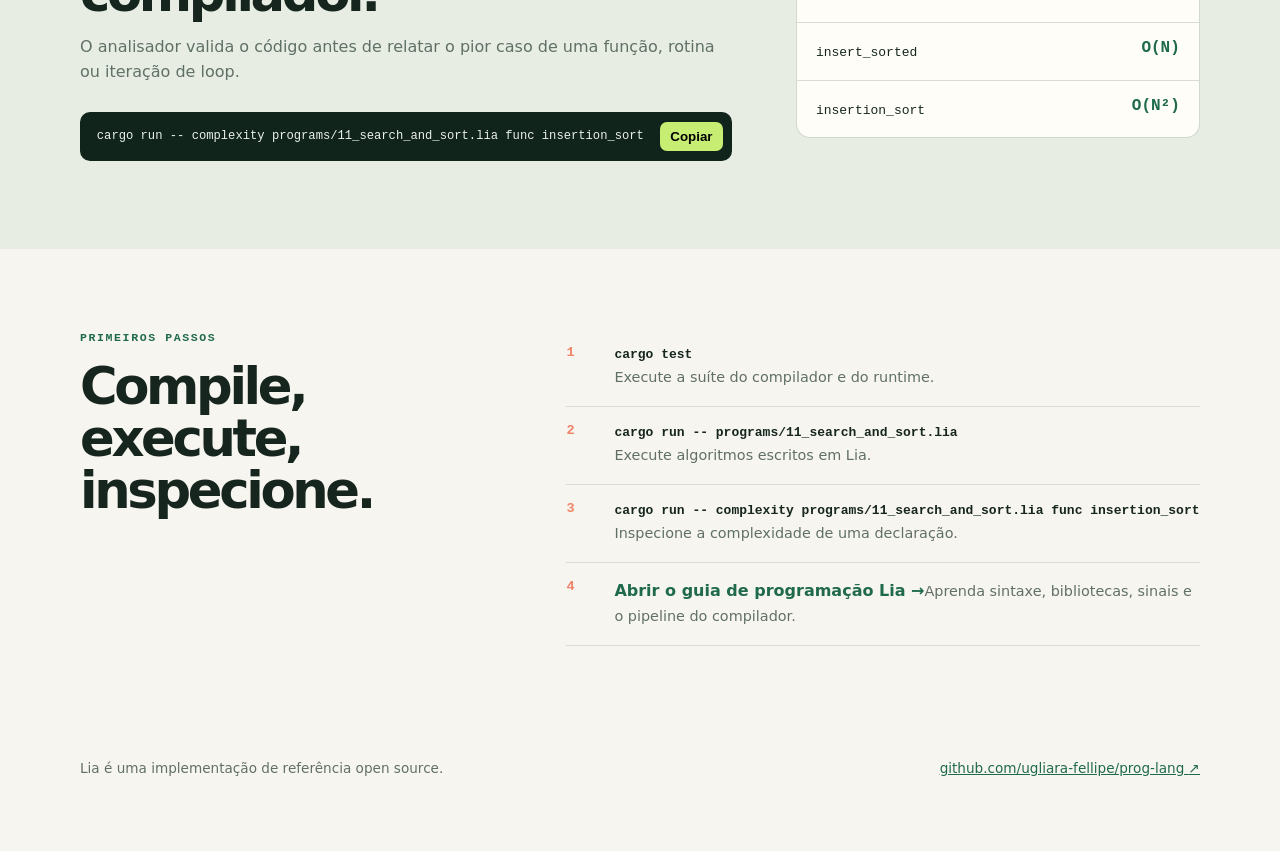
==== commit fcd25cba: "docs: add interactive Lia programming guide Expand the static GitHub Pages site with execution walkt" ====
--- a/docs/index.html
+++ b/docs/index.html
@@ -1,10 +1,10 @@
 <!doctype html>
-<html lang="en">
+<html lang="pt-BR">
   <head>
     <meta charset="utf-8">
     <meta name="viewport" content="width=device-width, initial-scale=1">
-    <meta name="description" content="Lia: finite functions and routines, persistent signal-driven loops, and static complexity analysis.">
-    <title>Lia — predictable concurrent programs</title>
+    <meta name="description" content="Lia: funções finitas, rotinas isoladas, loops guiados por sinais e análise estática de complexidade.">
+    <title>Lia — programas concorrentes previsíveis</title>
     <link rel="stylesheet" href="styles.css">
   </head>
   <body>
@@ -15,9 +15,10 @@
         <span>Lia</span>
       </a>
       <nav aria-label="Primary navigation">
-        <a href="#language">Language</a>
+        <a href="#language">Linguagem</a>
         <a href="#loops">Loops</a>
-        <a href="#analysis">Analysis</a>
+        <a href="#analysis">Análise</a>
+        <a href="guia.html">Guia</a>
         <a class="github-link" href="https://github.com/ugliara-fellipe/prog-lang" target="_blank" rel="noreferrer">GitHub <span aria-hidden="true">↗</span></a>
       </nav>
     </header>
@@ -25,15 +26,15 @@
     <main id="content">
       <section id="top" class="hero section-shell">
         <div class="hero-copy">
-          <p class="eyebrow">A reference compiler and runtime in Rust</p>
-          <h1>Concurrent programs with <em>visible</em> lifecycles.</h1>
-          <p class="lede">Lia combines finite functions and routines with persistent, signal-driven loops. The compiler verifies termination boundaries and reports worst-case complexity before work reaches the runtime.</p>
+          <p class="eyebrow">Compilador e runtime de referência em Rust</p>
+          <h1>Concorrência com ciclos de vida <em>visíveis</em>.</h1>
+          <p class="lede">Lia combina funções finitas, rotinas isoladas e loops persistentes orientados por sinais. Antes de executar, o compilador verifica limites de término e estima a complexidade assintótica.</p>
           <div class="hero-actions">
-            <a class="button button-primary" href="https://github.com/ugliara-fellipe/prog-lang" target="_blank" rel="noreferrer">Explore the repository <span aria-hidden="true">→</span></a>
-            <a class="button button-quiet" href="#quickstart">Try the commands</a>
-          </div>
-        </div>
-        <div class="hero-panel terminal" aria-label="Lia program example">
+            <a class="button button-primary" href="guia.html">Aprenda Lia <span aria-hidden="true">→</span></a>
+            <a class="button button-quiet" href="#quickstart">Execute o primeiro exemplo</a>
+          </div>
+        </div>
+        <div class="hero-panel terminal" aria-label="Exemplo de programa Lia">
           <div class="terminal-bar"><span></span><span></span><span></span><code>main.lia</code></div>
           <pre><code><span class="code-keyword">import</span> std
 
@@ -45,36 +46,36 @@
   std.log(receive.value)
   <span class="code-keyword">terminate</span>
 }</code></pre>
-          <p class="terminal-note"><span class="status-dot"></span> One entry point. One named loop instance.</p>
+          <p class="terminal-note"><span class="status-dot"></span> Uma entrada. Uma instância nomeada de loop.</p>
         </div>
       </section>
 
       <section class="principles section-shell" aria-labelledby="principles-title">
         <div class="section-heading">
-          <p class="eyebrow">Design constraints</p>
-          <h2 id="principles-title">Make the useful boundaries explicit.</h2>
+          <p class="eyebrow">Restrições de projeto</p>
+          <h2 id="principles-title">Torne os limites úteis explícitos.</h2>
         </div>
         <div class="principle-grid">
-          <article><span class="number">01</span><h3>Finite work</h3><p>Functions and routines must terminate. Persistent loops are checked one finite iteration at a time.</p></article>
-          <article><span class="number">02</span><h3>Isolated tasks</h3><p>Each scheduled task receives an arena. When it completes, the arena disappears as one unit.</p></article>
-          <article><span class="number">03</span><h3>Named signals</h3><p>Loops own FIFO mailboxes. A signal never waits for the loop that will consume it.</p></article>
+          <article><span class="number">01</span><h3>Trabalho finito</h3><p>Funções e rotinas devem terminar. Loops persistentes são verificados uma iteração finita por vez.</p></article>
+          <article><span class="number">02</span><h3>Tarefas isoladas</h3><p>Cada tarefa agendada recebe uma arena. Ao terminar, sua arena inteira desaparece de uma vez.</p></article>
+          <article><span class="number">03</span><h3>Sinais nomeados</h3><p>Loops possuem caixas postais FIFO. Um sinal nunca espera pelo loop que vai consumi-lo.</p></article>
         </div>
       </section>
 
       <section id="language" class="feature-band">
         <div class="section-shell split-layout">
           <div>
-            <p class="eyebrow">The language</p>
-            <h2>Start deliberately. Spawn deliberately.</h2>
-            <p>Programs begin at <code>routine main()</code>. Files without it are libraries. Routines are independent tasks; functions are the declarations that return values and may emit exceptions.</p>
+            <p class="eyebrow">A linguagem</p>
+            <h2>Inicie com intenção. Faça spawn com intenção.</h2>
+            <p>Programas começam em <code>routine main()</code>. Arquivos sem ela são bibliotecas. Rotinas são tarefas independentes; funções são as declarações que retornam valores e podem lançar exceções.</p>
             <ul class="check-list">
-              <li><span>✓</span> Bounded <code>for</code> loops; no <code>while</code>.</li>
-              <li><span>✓</span> Structural recursion for finite functions.</li>
-              <li><span>✓</span> <code>try/catch</code> everywhere; <code>throw</code> in functions.</li>
+              <li><span>✓</span> Loops <code>for</code> limitados; não há <code>while</code>.</li>
+              <li><span>✓</span> Recursão estrutural para funções finitas.</li>
+              <li><span>✓</span> <code>try/catch</code> em toda parte; <code>throw</code> somente em funções.</li>
             </ul>
           </div>
           <div class="code-card">
-            <div class="code-card-label">Entry point + exception boundary</div>
+            <div class="code-card-label">Ponto de entrada + fronteira de exceção</div>
             <pre><code><span class="code-keyword">import</span> std
 
 <span class="code-keyword">routine</span> <span class="code-name">main</span>() {
@@ -89,25 +90,61 @@
         </div>
       </section>
 
+      <section class="walkthrough section-shell" aria-labelledby="walkthrough-title">
+        <div class="section-heading narrow">
+          <p class="eyebrow">Modelo de execução</p>
+          <h2 id="walkthrough-title">Do arquivo ao trabalho concorrente.</h2>
+          <p>Uma chamada do compilador passa por etapas explícitas. A execução começa somente em <code>routine main()</code>; arquivos sem essa rotina são bibliotecas.</p>
+        </div>
+        <div class="execution-flow" aria-label="Fluxo de compilação e execução">
+          <article><span class="flow-step">1</span><h3>Resolver imports</h3><p>O arquivo declara cada dependência, como <code>import std</code> ou <code>import math</code>.</p></article>
+          <article><span class="flow-step">2</span><h3>Verificar</h3><p>O compilador analisa tipos, grafo de chamadas, recursão estrutural e uma iteração de cada loop.</p></article>
+          <article><span class="flow-step">3</span><h3>Executar</h3><p><code>main</code> pode iniciar rotinas com <code>spawn</code>. Cada tarefa recebe uma arena isolada e é liberada ao terminar.</p></article>
+        </div>
+        <div class="example-layout">
+          <div class="code-card">
+            <div class="code-card-label">Um programa pequeno e completo</div>
+            <pre><code><span class="code-keyword">import</span> std
+
+<span class="code-keyword">func</span> <span class="code-name">sum</span>(items: List[Int]) -&gt; Int {
+  <span class="code-keyword">match</span> items {
+    Nil =&gt; 0,
+    Cons(head, tail) =&gt; head + sum(tail)
+  }
+}
+
+<span class="code-keyword">routine</span> <span class="code-name">main</span>() {
+  std.log(<span class="code-string">"total:"</span>, sum([2, 3, 5]))
+}</code></pre>
+          </div>
+          <div class="result-card">
+            <p class="eyebrow">Resultado</p>
+            <output>total: 10</output>
+            <p><code>sum</code> é uma função: retorna um valor e reduz a lista de <code>items</code> para <code>tail</code>. Essa redução é a prova de que a recursão termina.</p>
+            <a href="guia.html#funcoes">Ver a explicação passo a passo →</a>
+          </div>
+        </div>
+      </section>
+
       <section id="loops" class="section-shell loops-section" aria-labelledby="loops-title">
         <div class="section-heading narrow">
-          <p class="eyebrow">Persistent loops</p>
-          <h2 id="loops-title">A loop is dormant until it is spawned.</h2>
-          <p>Its first spawn starts it. Later spawns signal the already active instance instead of restarting it.</p>
+          <p class="eyebrow">Loops persistentes</p>
+          <h2 id="loops-title">Um loop fica dormente até receber spawn.</h2>
+          <p>O primeiro spawn o inicia. Spawns posteriores sinalizam a instância ativa, em vez de reiniciá-la.</p>
         </div>
         <div class="lifecycle" aria-label="Loop lifecycle">
-          <div><span class="lifecycle-step">1</span><strong>Dormant</strong><small>Declaration is registered.</small></div>
+          <div><span class="lifecycle-step">1</span><strong>Dormente</strong><small>Declaração registrada.</small></div>
           <span class="connector" aria-hidden="true">→</span>
-          <div><span class="lifecycle-step">2</span><strong>Started</strong><small><code>spawn Inbox(value)</code></small></div>
+          <div><span class="lifecycle-step">2</span><strong>Iniciado</strong><small><code>spawn Inbox(value)</code></small></div>
           <span class="connector" aria-hidden="true">→</span>
-          <div><span class="lifecycle-step">3</span><strong>Re-enqueued</strong><small>One signal per iteration.</small></div>
+          <div><span class="lifecycle-step">3</span><strong>Reagendado</strong><small>Um sinal por iteração.</small></div>
           <span class="connector" aria-hidden="true">→</span>
-          <div><span class="lifecycle-step">4</span><strong>Terminated</strong><small><code>terminate</code> releases the name.</small></div>
+          <div><span class="lifecycle-step">4</span><strong>Encerrado</strong><small><code>terminate</code> libera o nome.</small></div>
         </div>
         <div class="example-tabs" data-tabs>
-          <div class="tab-list" role="tablist" aria-label="Loop examples">
-            <button type="button" role="tab" aria-selected="true" aria-controls="tab-signal" id="button-signal" data-tab="signal">Signal delivery</button>
-            <button type="button" role="tab" aria-selected="false" aria-controls="tab-empty" id="button-empty" data-tab="empty">Empty mailbox</button>
+          <div class="tab-list" role="tablist" aria-label="Exemplos de loop">
+            <button type="button" role="tab" aria-selected="true" aria-controls="tab-signal" id="button-signal" data-tab="signal">Entrega de sinal</button>
+            <button type="button" role="tab" aria-selected="false" aria-controls="tab-empty" id="button-empty" data-tab="empty">Caixa vazia</button>
           </div>
           <div id="tab-signal" role="tabpanel" aria-labelledby="button-signal" class="tab-panel is-active">
             <pre><code><span class="code-keyword">import</span> std
@@ -122,26 +159,38 @@
 }</code></pre>
           </div>
           <div id="tab-empty" role="tabpanel" aria-labelledby="button-empty" class="tab-panel" hidden>
-            <pre><code><span class="code-comment">// No argument starts the loop with no queued signal.</span>
+            <pre><code><span class="code-comment">// Sem argumento, o loop inicia sem sinal enfileirado.</span>
 <span class="code-keyword">spawn</span> <span class="code-name">Inbox</span>()
 
-<span class="code-comment">// First iteration:</span>
+<span class="code-comment">// Primeira iteração:</span>
 receive.value   <span class="code-comment">// None</span>
 receive.pending <span class="code-comment">// 0</span></code></pre>
           </div>
+        </div>
+      </section>
+
+      <section class="examples section-shell" aria-labelledby="examples-title">
+        <div class="section-heading">
+          <p class="eyebrow">Exemplos do repositório</p>
+          <h2 id="examples-title">Comece por um comportamento observável.</h2>
+        </div>
+        <div class="example-grid">
+          <article><span class="example-tag">Entrada</span><h3>Hello world</h3><p><code>main</code> inicia uma rotina e imprime uma mensagem usando a biblioteca padrão explícita.</p><code>programs/00_hello_world.lia</code></article>
+          <article><span class="example-tag">Sinais</span><h3>Caixa de entrada</h3><p>Uma rotina inicia um loop, o loop recebe um valor por <code>receive.value</code> e encerra sua iteração.</p><code>programs/09_loop_signals.lia</code></article>
+          <article><span class="example-tag">Bibliotecas</span><h3>Importação</h3><p>Um programa importa funções de uma biblioteca e calcula resultados sem executar a biblioteca por conta própria.</p><code>programs/13_library_consumer.lia</code></article>
         </div>
       </section>
 
       <section id="analysis" class="analysis-section">
         <div class="section-shell analysis-grid">
           <div>
-            <p class="eyebrow">Static analysis</p>
-            <h2>Ask the compiler for one declaration’s cost.</h2>
-            <p>The analyzer validates the source first, then reports the worst-case class for functions, routines, or one loop iteration.</p>
-            <div class="command-box"><code id="command-text">cargo run -- complexity programs/11_search_and_sort.lia func insertion_sort</code><button class="copy-button" type="button" data-copy="#command-text">Copy</button></div>
-          </div>
-          <div class="complexity-table" role="table" aria-label="Algorithm complexity examples">
-            <div role="row" class="table-head"><span role="columnheader">Algorithm</span><span role="columnheader">Worst case</span></div>
+            <p class="eyebrow">Análise estática</p>
+            <h2>Pergunte o custo de uma declaração ao compilador.</h2>
+            <p>O analisador valida o código antes de relatar o pior caso de uma função, rotina ou iteração de loop.</p>
+            <div class="command-box"><code id="command-text">cargo run -- complexity programs/11_search_and_sort.lia func insertion_sort</code><button class="copy-button" type="button" data-copy="#command-text">Copiar</button></div>
+          </div>
+          <div class="complexity-table" role="table" aria-label="Exemplos de complexidade de algoritmos">
+            <div role="row" class="table-head"><span role="columnheader">Algoritmo</span><span role="columnheader">Pior caso</span></div>
             <div role="row"><span role="cell"><code>linear_search</code></span><span role="cell">O(N)</span></div>
             <div role="row"><span role="cell"><code>max_value</code></span><span role="cell">O(N)</span></div>
             <div role="row"><span role="cell"><code>insert_sorted</code></span><span role="cell">O(N)</span></div>
@@ -151,17 +200,18 @@
       </section>
 
       <section id="quickstart" class="quickstart section-shell">
-        <div><p class="eyebrow">Quick start</p><h2>Build, run, inspect.</h2></div>
+        <div><p class="eyebrow">Primeiros passos</p><h2>Compile, execute, inspecione.</h2></div>
         <ol>
-          <li><code>cargo test</code><span>Run the language and runtime suite.</span></li>
-          <li><code>cargo run -- programs/11_search_and_sort.lia</code><span>Execute the algorithm fixture.</span></li>
-          <li><code>cargo run -- complexity programs/11_search_and_sort.lia func insertion_sort</code><span>Inspect a declaration’s complexity.</span></li>
+          <li><code>cargo test</code><span>Execute a suíte do compilador e do runtime.</span></li>
+          <li><code>cargo run -- programs/11_search_and_sort.lia</code><span>Execute algoritmos escritos em Lia.</span></li>
+          <li><code>cargo run -- complexity programs/11_search_and_sort.lia func insertion_sort</code><span>Inspecione a complexidade de uma declaração.</span></li>
+          <li><a href="guia.html">Abrir o guia de programação Lia →</a><span>Aprenda sintaxe, bibliotecas, sinais e o pipeline do compilador.</span></li>
         </ol>
       </section>
     </main>
 
     <footer>
-      <p>Lia is an open-source reference implementation.</p>
+      <p>Lia é uma implementação de referência open source.</p>
       <a href="https://github.com/ugliara-fellipe/prog-lang" target="_blank" rel="noreferrer">github.com/ugliara-fellipe/prog-lang <span aria-hidden="true">↗</span></a>
     </footer>
     <script src="app.js"></script>
--- a/docs/styles.css
+++ b/docs/styles.css
@@ -13,4 +13,6 @@
 .loops-section { padding:5.5rem 0; }.narrow { max-width:720px; }.section-heading p:not(.eyebrow) { color:var(--muted); }.lifecycle { margin:2.7rem 0; display:grid; grid-template-columns:1fr auto 1fr auto 1fr auto 1fr; gap:.55rem; align-items:center; }.lifecycle>div { background:var(--surface); border:1px solid var(--line); min-height:135px; border-radius:12px; padding:1rem; }.lifecycle-step { display:block; width:24px; height:24px; border-radius:50%; text-align:center; background:var(--lime); font:700 .75rem/24px var(--mono); }.lifecycle strong { display:block; margin-top:1.15rem; }.lifecycle small { display:block; color:var(--muted); margin-top:.25rem; }.connector { color:var(--green); font-size:1.2rem; }.example-tabs { border:1px solid var(--line); border-radius:14px; overflow:hidden; background:var(--surface); }.tab-list { display:flex; gap:.25rem; border-bottom:1px solid var(--line); padding:.6rem; }.tab-list button { border:0; background:transparent; padding:.5rem .7rem; color:var(--muted); border-radius:8px; cursor:pointer; font:600 .82rem var(--sans); }.tab-list button[aria-selected="true"] { background:#e7ede3; color:var(--green); }.tab-panel pre { color:#dceadd; background:var(--night); }
 .analysis-grid { padding:5.5rem 0; }.command-box { display:flex; margin-top:1.7rem; background:var(--night); color:#e9f1ea; padding:.55rem; border-radius:10px; align-items:center; gap:.5rem; }.command-box code { overflow:auto; padding:.4rem .5rem; white-space:nowrap; font-size:.76rem; }.copy-button { margin-left:auto; background:var(--lime); border:0; border-radius:7px; padding:.45rem .65rem; cursor:pointer; font-weight:800; }.complexity-table { border:1px solid rgba(21,64,43,.2); background:var(--surface); border-radius:14px; overflow:hidden; }.complexity-table [role="row"] { display:grid; grid-template-columns:1fr auto; gap:1rem; padding:1rem 1.2rem; border-bottom:1px solid var(--line); }.complexity-table [role="row"]:last-child { border:0; }.table-head { color:var(--muted); font-size:.74rem; text-transform:uppercase; letter-spacing:.1em; font-weight:800; }.complexity-table [role="cell"]:last-child { color:var(--green); font:800 1rem var(--mono); }
 .quickstart { padding:5rem 0; display:grid; grid-template-columns:.8fr 1.2fr; gap:4rem; }.quickstart ol { margin:0; padding:0; list-style:none; counter-reset:steps; }.quickstart li { counter-increment:steps; padding:1rem 0 1rem 3rem; border-bottom:1px solid var(--line); position:relative; }.quickstart li::before { content:counter(steps); position:absolute; left:0; top:1rem; color:var(--coral); font:800 .85rem var(--mono); }.quickstart li code { display:block; font-weight:700; }.quickstart li span { color:var(--muted); font-size:.9rem; } footer { display:flex; justify-content:space-between; gap:1rem; width:min(1120px,calc(100% - 2rem)); margin:0 auto; padding:2rem 0; color:var(--muted); font-size:.85rem; } footer p { margin:0; } footer a { color:var(--green); }
-@media (max-width:780px) { nav a:not(.github-link){display:none}.hero,.split-layout,.analysis-grid,.quickstart{grid-template-columns:1fr;gap:2rem}.hero{padding:3.5rem 0}.principle-grid{grid-template-columns:1fr}.lifecycle{grid-template-columns:1fr;gap:.5rem}.connector{transform:rotate(90deg);justify-self:center}.lifecycle>div{min-height:0}.analysis-grid{padding:3.8rem 0}.quickstart{padding:3.8rem 0}footer{flex-direction:column}.command-box{align-items:stretch;flex-direction:column}.copy-button{margin-left:0}.terminal pre,.code-card pre,.tab-panel pre{font-size:.78rem;padding:1.15rem} }
+.walkthrough,.examples { padding:5.5rem 0; }.execution-flow { display:grid; grid-template-columns:repeat(3,1fr); gap:1rem; margin:2.4rem 0; }.execution-flow article,.example-grid article,.result-card { border:1px solid var(--line); border-radius:14px; background:var(--surface); padding:1.35rem; }.flow-step,.example-tag { display:inline-grid; place-items:center; min-width:28px; height:28px; border-radius:50%; padding:0 .45rem; background:var(--lime); color:var(--night); font:800 .74rem var(--mono); }.execution-flow h3,.example-grid h3 { margin:1.25rem 0 .45rem; font-size:1.12rem; }.execution-flow p,.example-grid p,.result-card p { margin:0; color:var(--muted); font-size:.92rem; }.example-layout { display:grid; grid-template-columns:1.2fr .8fr; gap:1rem; align-items:stretch; }.result-card { display:flex; flex-direction:column; justify-content:center; }.result-card output { margin:.35rem 0 1.25rem; color:var(--green); font:800 1.45rem var(--mono); }.result-card a,.quickstart a { color:var(--green); font-weight:800; text-decoration:none; }.example-grid { display:grid; grid-template-columns:repeat(3,1fr); gap:1rem; margin-top:2.3rem; }.example-grid article>code { display:block; margin-top:1.2rem; color:var(--green); font-size:.76rem; overflow-wrap:anywhere; }
+.guide-hero { padding:4.6rem 0 3rem; }.guide-hero h1 { margin:0; max-width:780px; font-size:clamp(2.9rem,6vw,5rem); letter-spacing:-.065em; line-height:1.02; }.guide-hero .lede { max-width:720px; }.guide-layout { display:grid; grid-template-columns:230px minmax(0,1fr); gap:3.5rem; padding:2rem 0 5.5rem; align-items:start; }.guide-nav { position:sticky; top:1rem; border-left:2px solid var(--line); padding:.25rem 0; }.guide-nav a { display:block; padding:.45rem 0 .45rem .85rem; color:var(--muted); font-size:.87rem; text-decoration:none; }.guide-nav a:hover { color:var(--green); border-left:2px solid var(--green); margin-left:-2px; }.guide-content { min-width:0; }.lesson { padding:0 0 3.8rem; scroll-margin-top:1rem; }.lesson:not(:first-child) { border-top:1px solid var(--line); padding-top:3.8rem; }.lesson h2 { margin:0 0 .8rem; font-size:clamp(1.8rem,3vw,2.65rem); line-height:1.05; letter-spacing:-.045em; }.lesson>p { max-width:730px; color:var(--muted); }.lesson h3 { margin:2rem 0 .55rem; font-size:1.15rem; }.guide-code { margin:1.4rem 0; border-radius:14px; overflow:hidden; background:var(--night); color:#e8f2e9; }.guide-code figcaption { padding:.72rem 1rem; background:rgba(255,255,255,.06); color:#bbcabd; font: .74rem var(--mono); }.guide-code pre { overflow:auto; }.note { margin:1.25rem 0; border-left:3px solid var(--green); background:#e8f0e7; padding:1rem 1.1rem; color:#365045; }.note strong { color:var(--ink); }.concept-grid { display:grid; grid-template-columns:repeat(2,1fr); gap:1rem; margin-top:1.3rem; }.concept-grid article { border:1px solid var(--line); border-radius:12px; background:var(--surface); padding:1.1rem; }.concept-grid h3 { margin:.25rem 0 .45rem; }.concept-grid p { margin:0; color:var(--muted); font-size:.92rem; }.command-list { display:grid; gap:.7rem; margin:1.35rem 0; }.command-list div { display:grid; grid-template-columns:minmax(0,1fr) auto; align-items:center; gap:.7rem; background:var(--night); color:#e9f1ea; border-radius:10px; padding:.5rem .55rem .5rem 1rem; }.command-list code { overflow:auto; white-space:nowrap; font-size:.78rem; }.guide-next { background:#e7ede3; border-radius:16px; padding:1.5rem; }.guide-next h2 { font-size:1.6rem; }.guide-next a { color:var(--green); font-weight:800; }
+@media (max-width:780px) { nav a:not(.github-link){display:none}.hero,.split-layout,.analysis-grid,.quickstart,.example-layout,.guide-layout{grid-template-columns:1fr;gap:2rem}.hero{padding:3.5rem 0}.principle-grid,.execution-flow,.example-grid,.concept-grid{grid-template-columns:1fr}.lifecycle{grid-template-columns:1fr;gap:.5rem}.connector{transform:rotate(90deg);justify-self:center}.lifecycle>div{min-height:0}.analysis-grid{padding:3.8rem 0}.quickstart{padding:3.8rem 0}footer{flex-direction:column}.command-box{align-items:stretch;flex-direction:column}.copy-button{margin-left:0}.guide-nav{position:static;display:flex;flex-wrap:wrap;gap:.2rem;border-left:0;border-bottom:1px solid var(--line);padding-bottom:.8rem}.guide-nav a{padding:.35rem .5rem;background:var(--surface);border:1px solid var(--line);border-radius:999px}.terminal pre,.code-card pre,.tab-panel pre,.guide-code pre{font-size:.78rem;padding:1.15rem} }
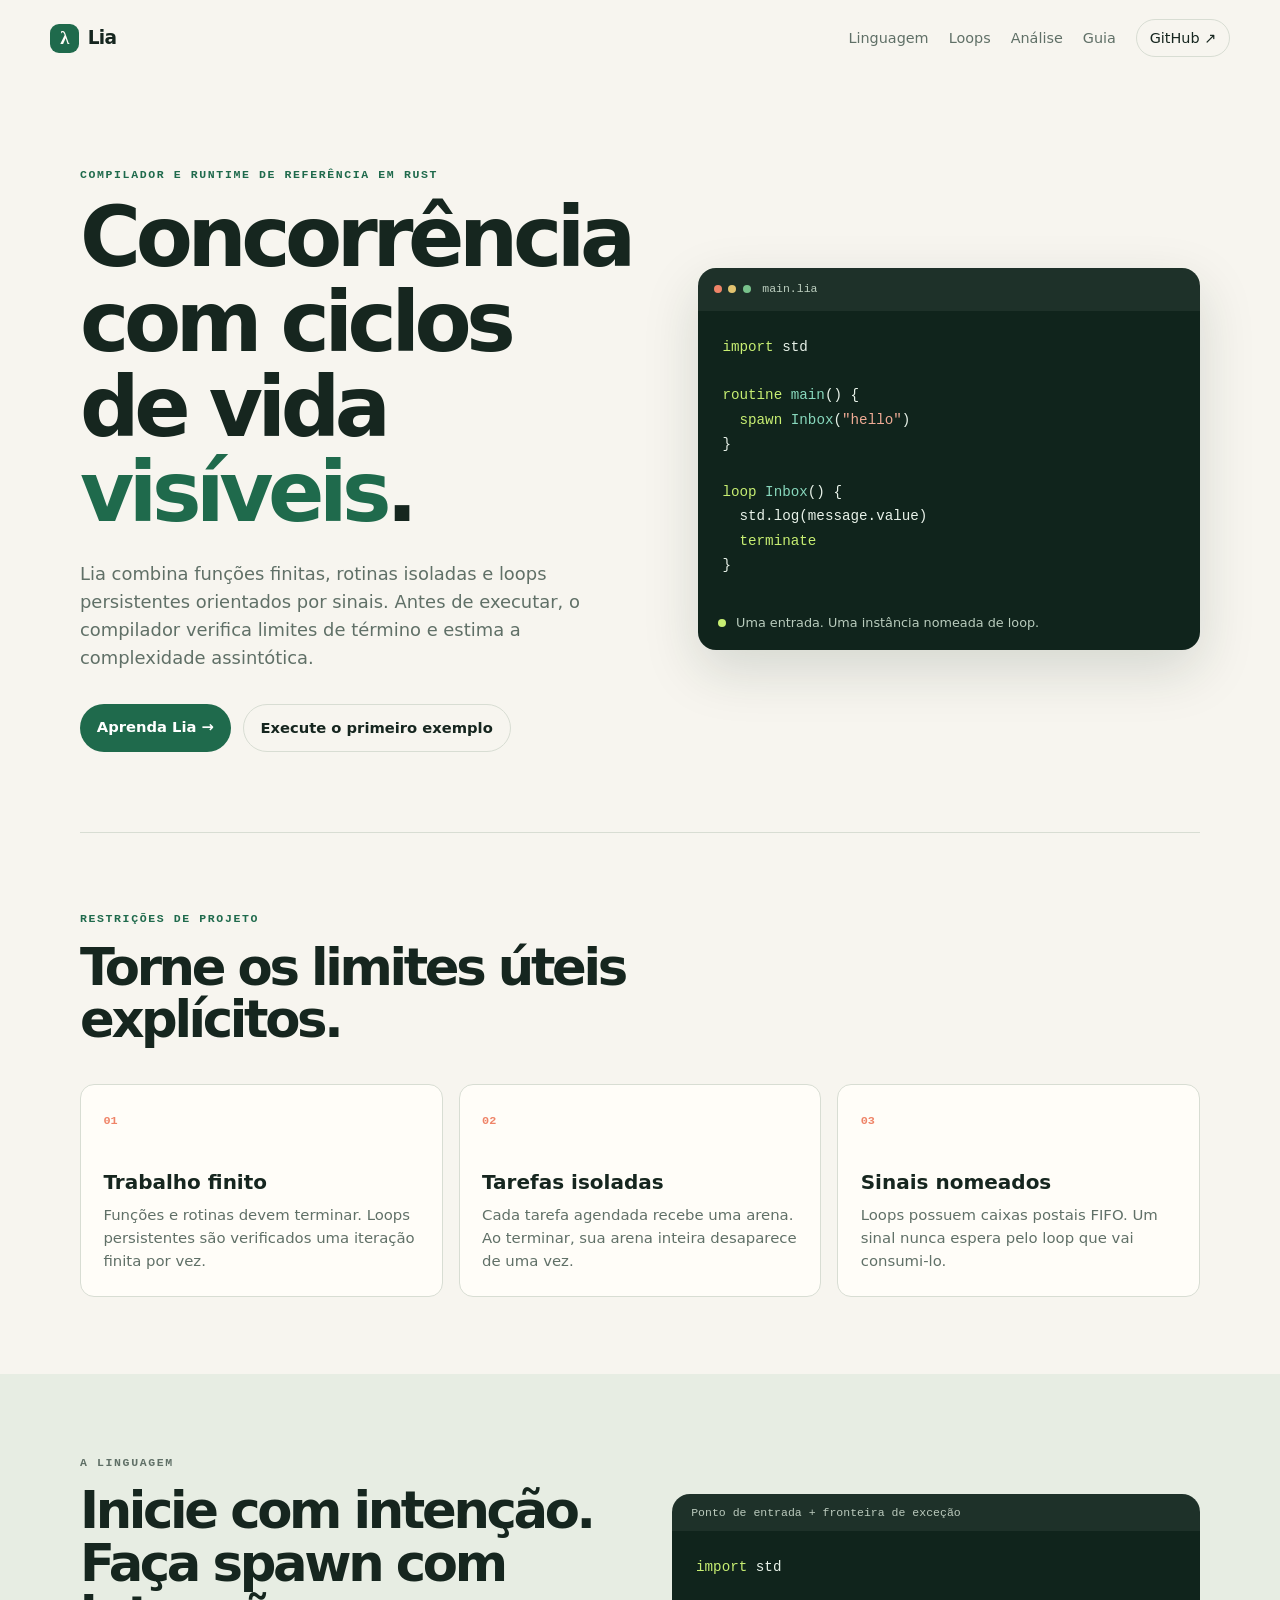
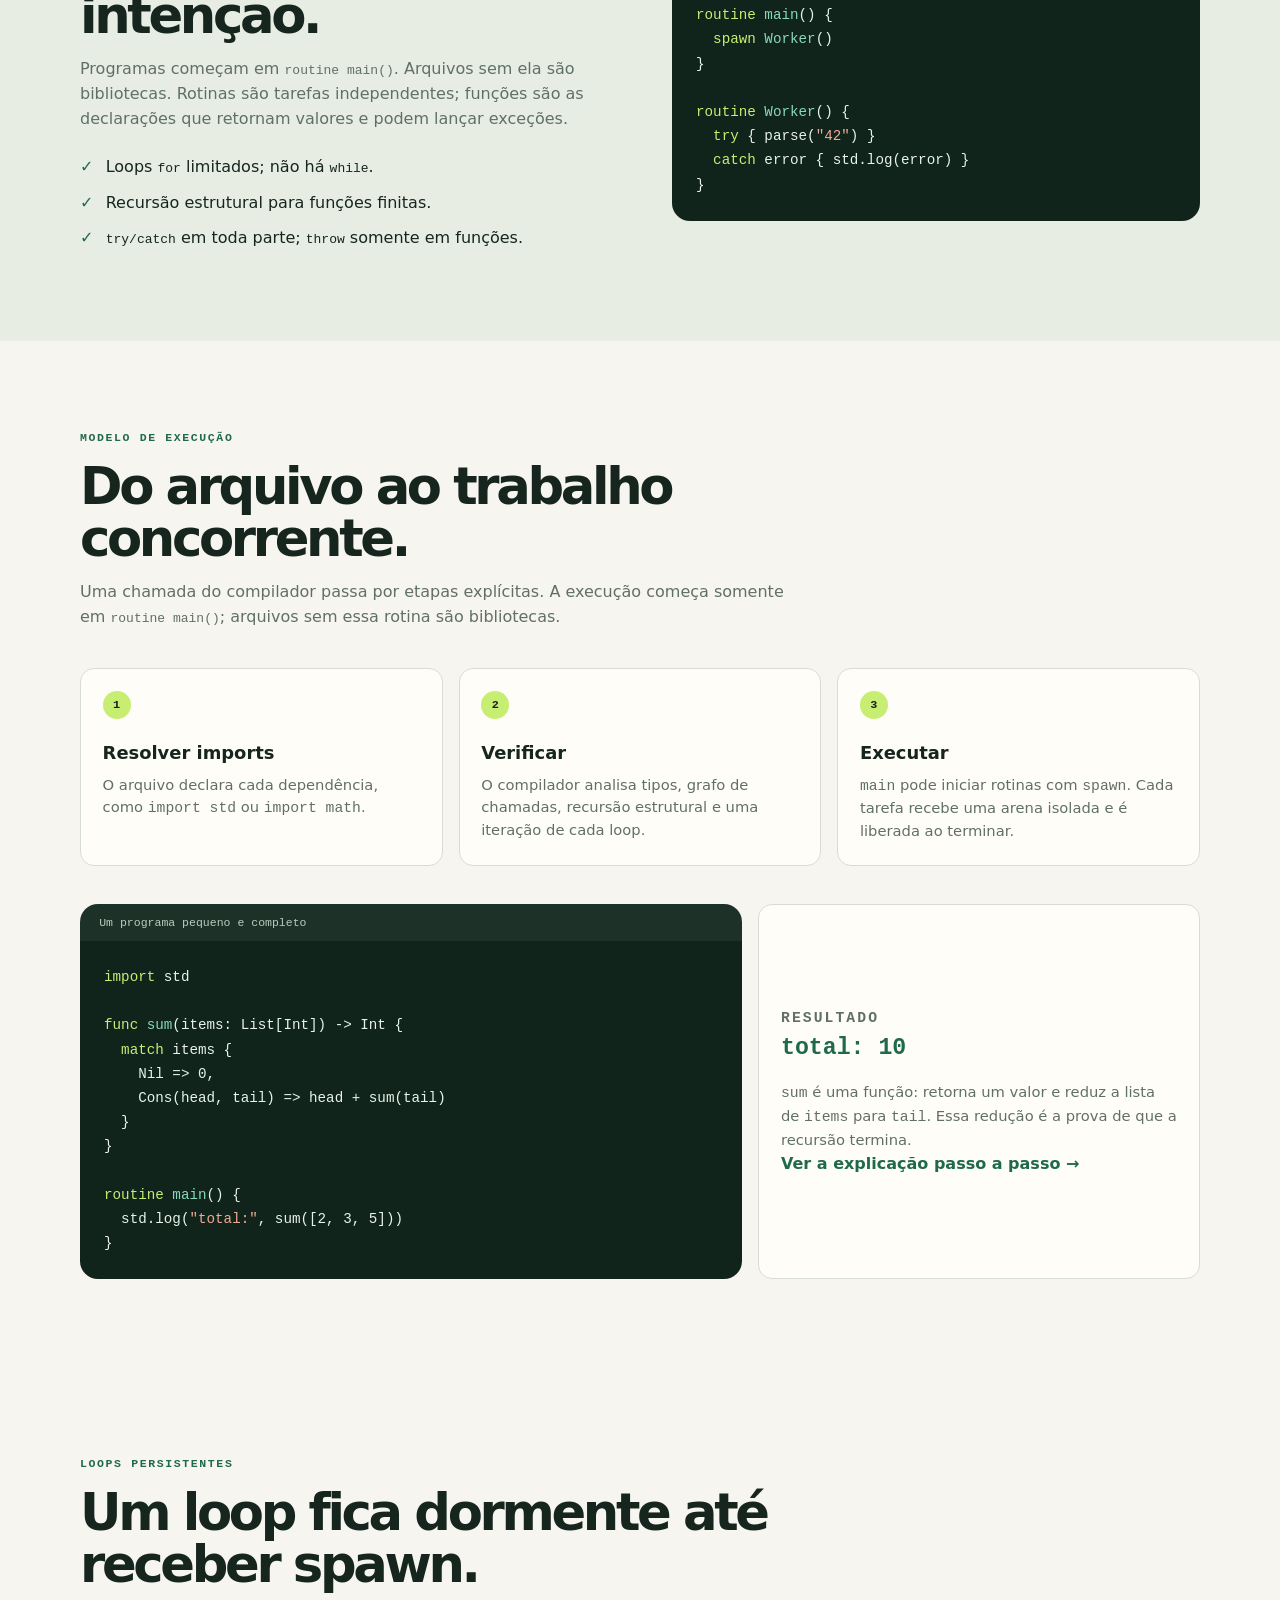
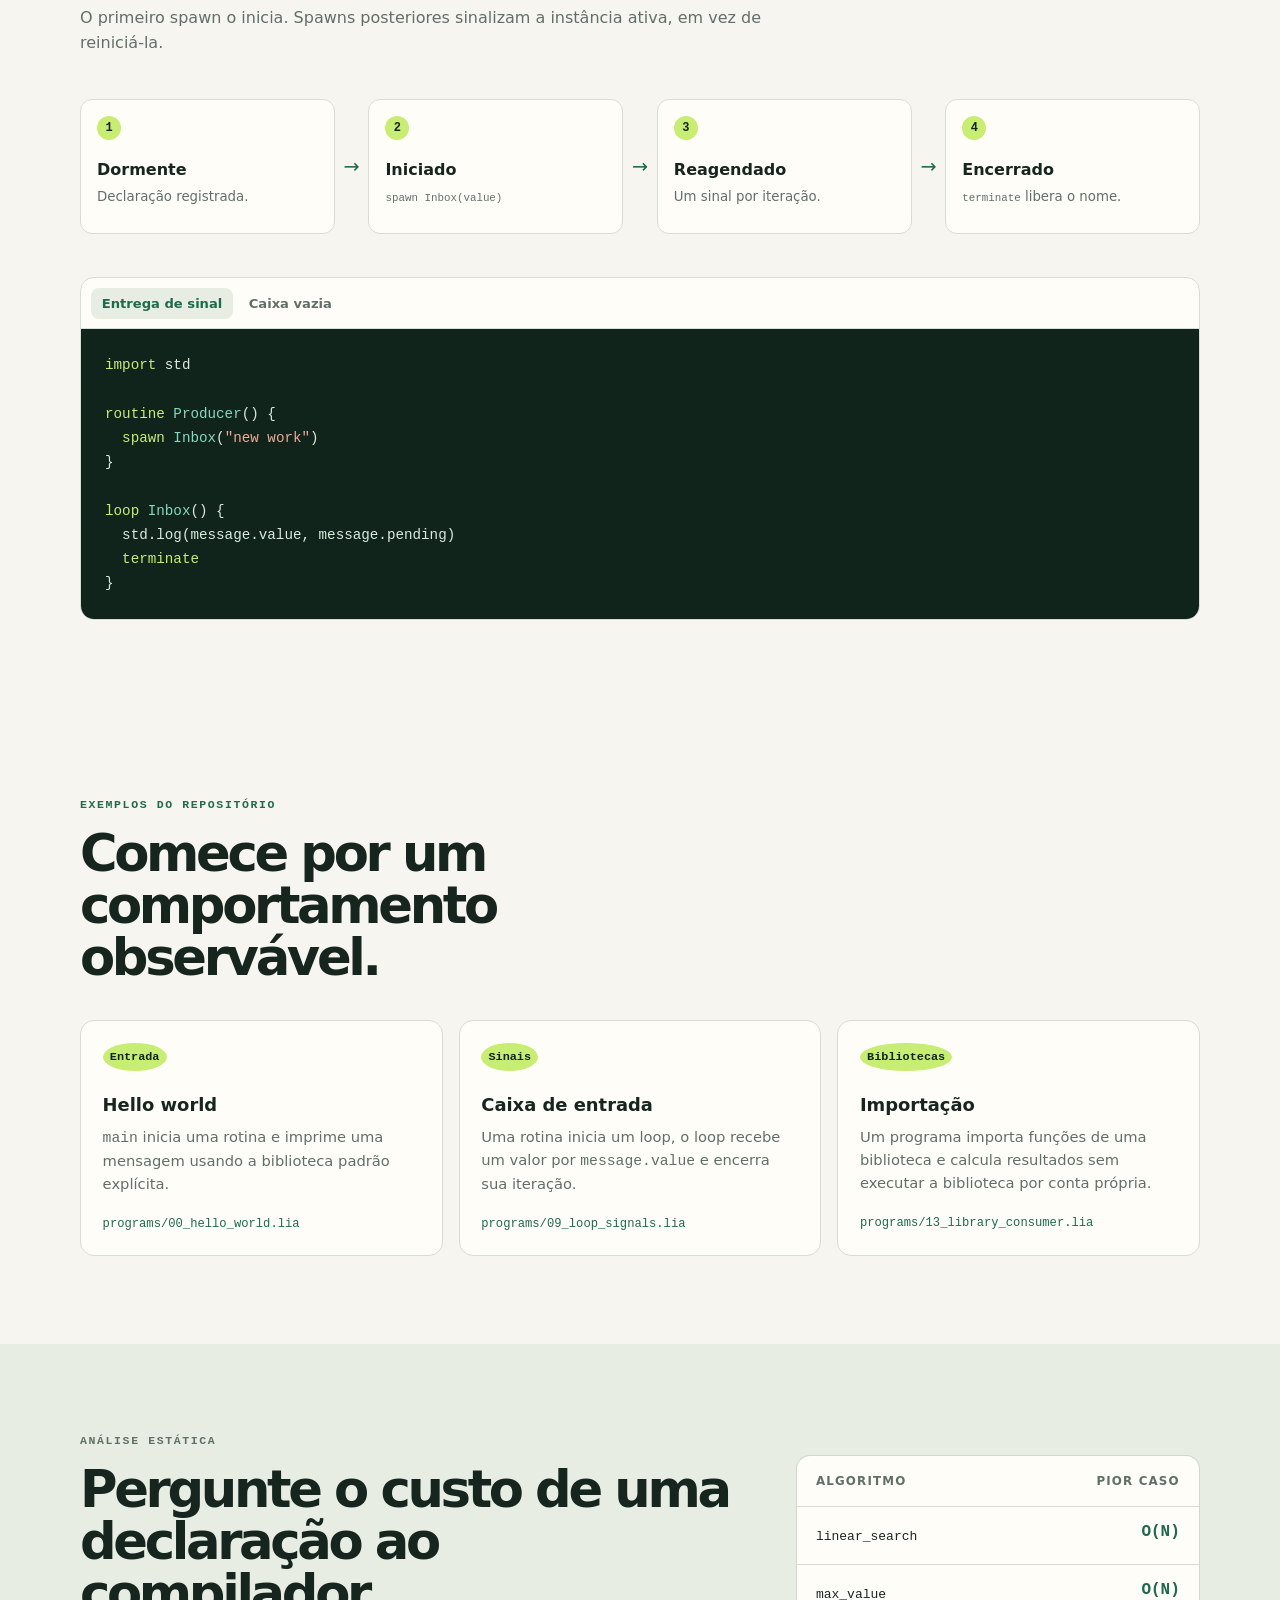
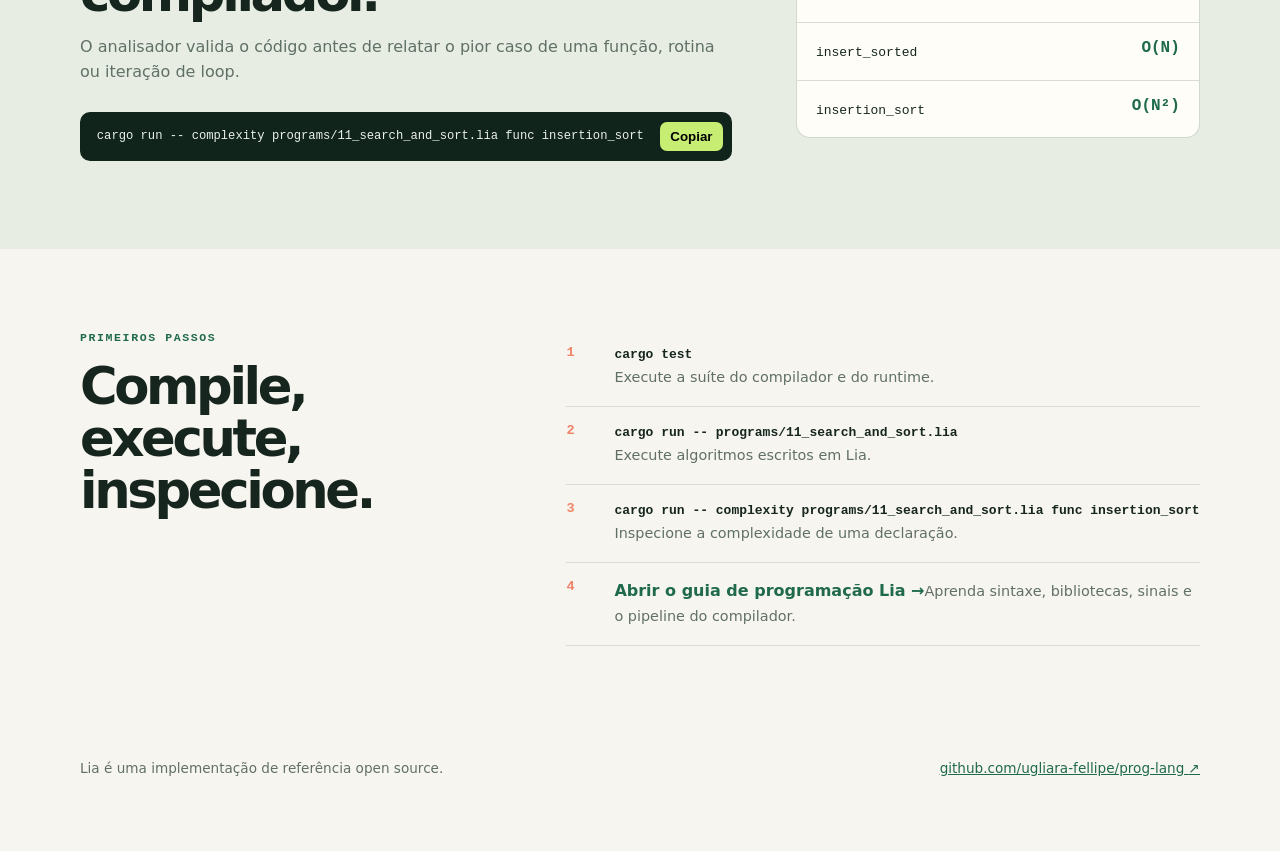
==== commit 06f9710f: "Add loop memory and type introspection" ====
--- a/docs/index.html
+++ b/docs/index.html
@@ -43,7 +43,7 @@
 }
 
 <span class="code-keyword">loop</span> <span class="code-name">Inbox</span>() {
-  std.log(receive.value)
+  std.log(message.value)
   <span class="code-keyword">terminate</span>
 }</code></pre>
           <p class="terminal-note"><span class="status-dot"></span> Uma entrada. Uma instância nomeada de loop.</p>
@@ -154,7 +154,7 @@
 }
 
 <span class="code-keyword">loop</span> <span class="code-name">Inbox</span>() {
-  std.log(receive.value, receive.pending)
+  std.log(message.value, message.pending)
   <span class="code-keyword">terminate</span>
 }</code></pre>
           </div>
@@ -163,8 +163,8 @@
 <span class="code-keyword">spawn</span> <span class="code-name">Inbox</span>()
 
 <span class="code-comment">// Primeira iteração:</span>
-receive.value   <span class="code-comment">// None</span>
-receive.pending <span class="code-comment">// 0</span></code></pre>
+message.value   <span class="code-comment">// None</span>
+message.pending <span class="code-comment">// 0</span></code></pre>
           </div>
         </div>
       </section>
@@ -176,7 +176,7 @@
         </div>
         <div class="example-grid">
           <article><span class="example-tag">Entrada</span><h3>Hello world</h3><p><code>main</code> inicia uma rotina e imprime uma mensagem usando a biblioteca padrão explícita.</p><code>programs/00_hello_world.lia</code></article>
-          <article><span class="example-tag">Sinais</span><h3>Caixa de entrada</h3><p>Uma rotina inicia um loop, o loop recebe um valor por <code>receive.value</code> e encerra sua iteração.</p><code>programs/09_loop_signals.lia</code></article>
+          <article><span class="example-tag">Sinais</span><h3>Caixa de entrada</h3><p>Uma rotina inicia um loop, o loop recebe um valor por <code>message.value</code> e encerra sua iteração.</p><code>programs/09_loop_signals.lia</code></article>
           <article><span class="example-tag">Bibliotecas</span><h3>Importação</h3><p>Um programa importa funções de uma biblioteca e calcula resultados sem executar a biblioteca por conta própria.</p><code>programs/13_library_consumer.lia</code></article>
         </div>
       </section>
